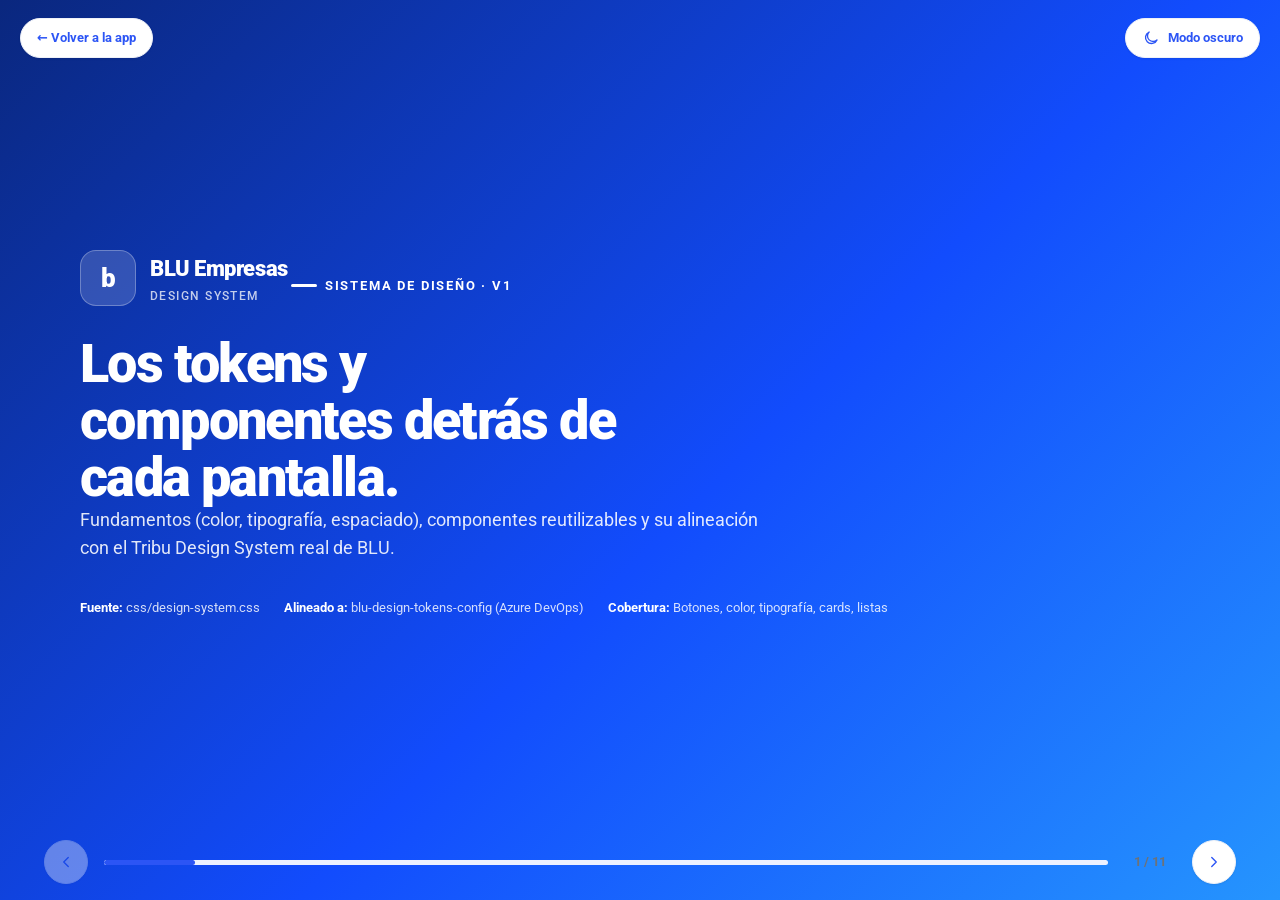
==== design-system.html @ 8f8813f3 "Ventas: filtros Hoy/7d/Mes; Home/perfil: ajustes finos + Design System - Ventas (Screens.caja): los " ====
<!DOCTYPE html>
<html lang="es">
<head>
<meta charset="UTF-8">
<meta name="viewport" content="width=device-width, initial-scale=1">
<title>BLU Empresas · Design System</title>
<link rel="preconnect" href="https://fonts.googleapis.com">
<link rel="preconnect" href="https://fonts.gstatic.com" crossorigin>
<link href="https://fonts.googleapis.com/css2?family=Roboto:wght@400;500;700;900&display=swap" rel="stylesheet">
<link rel="stylesheet" href="css/design-system.css?v=45">
<link rel="stylesheet" href="css/app.css?v=45">
<style>
  /* ---------- Motor de presentación (deck) — mismo patrón que presentacion.html ---------- */
  *{box-sizing:border-box}
  html,body{height:100%}
  body{overflow:hidden}
  .deck{position:relative;height:100dvh;width:100%;overflow:hidden}
  .slide{
    position:absolute;inset:0;display:flex;flex-direction:column;justify-content:center;
    padding:clamp(24px,5vw,72px) clamp(24px,6vw,88px) 96px;opacity:0;transform:translateX(40px);pointer-events:none;
    transition:opacity .5s var(--ease),transform .5s var(--ease);overflow-y:auto;
  }
  .slide.is-active{opacity:1;transform:none;pointer-events:auto}
  .slide.is-prev{transform:translateX(-40px)}
  .wrap{width:100%;max-width:1120px;margin:0 auto}

  .ds-eyebrow{display:inline-flex;align-items:center;gap:8px;font-size:13px;font-weight:700;letter-spacing:.14em;text-transform:uppercase;color:var(--primary);margin-bottom:16px}
  .ds-eyebrow::before{content:"";width:26px;height:3px;border-radius:3px;background:var(--primary)}
  .ds-h1{font-size:clamp(30px,5vw,54px);font-weight:900;letter-spacing:-.03em;line-height:1.05}
  .ds-h2{font-size:clamp(24px,3.4vw,38px);font-weight:900;letter-spacing:-.02em;line-height:1.1;margin-bottom:12px}
  .ds-lead{font-size:clamp(15px,1.5vw,18px);color:var(--slate);line-height:1.55;max-width:70ch}

  /* Cover */
  .cover{background:var(--grad-card);color:#fff}
  .cover .ds-eyebrow{color:#fff}
  .cover .ds-eyebrow::before{background:#fff}
  .cover .ds-h1{max-width:18ch}
  .cover .ds-lead{color:rgba(255,255,255,.88)}
  .mark{display:inline-flex;align-items:center;gap:14px;margin-bottom:30px}
  .mark__ic{width:56px;height:56px;border-radius:16px;background:rgba(255,255,255,.16);border:1px solid rgba(255,255,255,.28);display:grid;place-items:center;font-weight:900;font-size:26px}
  .mark__t{font-weight:900;font-size:22px;letter-spacing:-.02em}
  .mark__t span{opacity:.75;font-weight:500;font-size:12px;letter-spacing:.12em;text-transform:uppercase;display:block;margin-top:2px}
  .cover .meta{margin-top:36px;display:flex;gap:24px;flex-wrap:wrap;font-size:13px;color:rgba(255,255,255,.82)}
  .cover .meta b{color:#fff;font-weight:700}

  /* Grids genéricos */
  .ds-grid{display:grid;gap:14px;margin-top:22px}
  .g2{grid-template-columns:repeat(2,1fr)} .g3{grid-template-columns:repeat(3,1fr)}
  .g4{grid-template-columns:repeat(4,1fr)} .g5{grid-template-columns:repeat(5,1fr)}
  .g6{grid-template-columns:repeat(6,1fr)}

  /* Swatches de color */
  .swatch{border-radius:var(--r-md);overflow:hidden;border:1px solid var(--line-2);box-shadow:var(--e-1)}
  .swatch__fill{height:64px}
  .swatch__meta{padding:8px 10px;background:var(--surface)}
  .swatch__name{font-size:12px;font-weight:700}
  .swatch__hex{font-size:11px;color:var(--muted);font-variant-numeric:tabular-nums}

  /* Escala tipográfica */
  .type-row{display:flex;align-items:baseline;gap:16px;padding:10px 0;border-bottom:1px solid var(--line-2)}
  .type-row .tag{width:110px;flex:none;font-size:12px;font-weight:700;color:var(--muted);font-variant-numeric:tabular-nums}
  .type-row .sample{flex:1}

  /* Barras de espaciado */
  .space-row{display:flex;align-items:center;gap:14px;padding:7px 0}
  .space-row .tag{width:64px;flex:none;font-size:12px;font-weight:700;color:var(--muted);font-variant-numeric:tabular-nums}
  .space-row .bar{height:16px;background:var(--primary);border-radius:4px}
  .space-row .px{font-size:12px;color:var(--muted);width:44px;flex:none}

  .radius-row{display:flex;align-items:center;gap:16px;flex-wrap:wrap;margin-top:20px}
  .radius-chip{width:76px;height:76px;background:var(--primary-soft);border:2px solid var(--primary);display:flex;align-items:flex-end;justify-content:center;padding-bottom:8px;font-size:11px;font-weight:700;color:var(--primary-strong)}

  .elev-card{background:var(--surface);border-radius:var(--r-lg);padding:22px;text-align:center}
  .elev-card b{display:block;font-size:15px;margin-bottom:4px}
  .elev-card span{font-size:12px;color:var(--muted)}

  .demo-card{background:var(--surface);border:1px solid var(--line-2);border-radius:var(--r-lg);padding:22px;box-shadow:var(--e-1)}
  .demo-card h3{font-size:15px;font-weight:700;margin-bottom:14px;display:flex;align-items:center;gap:8px}
  .demo-row{display:flex;flex-wrap:wrap;align-items:center;gap:10px}
  .demo-note{font-size:12.5px;color:var(--muted);margin-top:10px;line-height:1.5}

  .gov-list{margin-top:22px;display:flex;flex-direction:column;gap:10px}
  .gov-item{display:flex;align-items:flex-start;gap:12px;background:var(--surface);border:1px solid var(--line-2);border-radius:var(--r-md);padding:14px 16px;box-shadow:var(--e-1)}
  .gov-item .ic{width:34px;height:34px;border-radius:10px;display:grid;place-items:center;flex:none}
  .gov-item.ok .ic{background:var(--success-bg);color:var(--success)}
  .gov-item.pending .ic{background:var(--warning-bg);color:var(--warning)}
  .gov-item b{display:block;font-size:13.5px}
  .gov-item p{font-size:12.5px;color:var(--muted);margin-top:2px}

  /* controles del deck */
  .hud{position:fixed;left:0;right:0;bottom:0;z-index:20;display:flex;align-items:center;gap:16px;padding:16px clamp(20px,4vw,44px);pointer-events:none}
  .hud > *{pointer-events:auto}
  .ds-progress{flex:1;height:5px;background:var(--primary-soft);border-radius:5px;overflow:hidden}
  .ds-progress__bar{height:100%;width:0;background:var(--primary);border-radius:5px;transition:width .4s var(--ease)}
  .ds-nav{display:flex;gap:8px}
  .ds-nav button{width:44px;height:44px;border-radius:50%;border:1px solid var(--line-2);background:var(--surface);color:var(--primary);cursor:pointer;display:grid;place-items:center;box-shadow:var(--e-1);transition:transform .15s var(--ease),background .15s}
  .ds-nav button:hover{background:var(--primary-soft);transform:translateY(-2px)}
  .ds-nav button:disabled{opacity:.35;cursor:not-allowed;transform:none}
  .ds-count{font-size:13px;font-weight:700;color:var(--muted);min-width:52px;text-align:center;font-variant-numeric:tabular-nums}
  .top-bar{position:fixed;top:18px;left:0;right:0;z-index:20;display:flex;justify-content:space-between;padding:0 20px}
  .pill-link{display:inline-flex;align-items:center;gap:8px;background:var(--surface);border:1px solid var(--line-2);border-radius:999px;padding:9px 16px;font-size:13px;font-weight:700;color:var(--primary);text-decoration:none;box-shadow:var(--e-1);cursor:pointer}
  svg{stroke:currentColor;stroke-width:1.8;stroke-linecap:round;stroke-linejoin:round;fill:none}

  @media (max-width:900px){
    .g2,.g3,.g4,.g5,.g6{grid-template-columns:repeat(2,1fr)}
    .slide{padding:72px 20px 110px;justify-content:flex-start}
  }
  @media (prefers-reduced-motion:reduce){ .slide{transition:opacity .2s} }
</style>
</head>
<body>

<div class="top-bar">
  <a class="pill-link" href="index.html#/inicio">← Volver a la app</a>
  <button class="pill-link" id="themeBtn" type="button">Modo oscuro</button>
</div>

<div class="deck" id="deck">

  <!-- 1 · Cover -->
  <section class="slide cover">
    <div class="wrap">
      <div class="mark"><span class="mark__ic">b</span><span class="mark__t">BLU Empresas<span>Design System</span></span></div>
      <div class="ds-eyebrow">Sistema de diseño · v1</div>
      <h1 class="ds-h1">Los tokens y componentes detrás de cada pantalla.</h1>
      <p class="ds-lead">Fundamentos (color, tipografía, espaciado), componentes reutilizables y su alineación con el Tribu Design System real de BLU.</p>
      <div class="meta"><span><b>Fuente:</b> css/design-system.css</span><span><b>Alineado a:</b> blu-design-tokens-config (Azure DevOps)</span><span><b>Cobertura:</b> Botones, color, tipografía, cards, listas</span></div>
    </div>
  </section>

  <!-- 2 · Paleta de marca -->
  <section class="slide">
    <div class="wrap">
      <div class="ds-eyebrow">Fundamentos · Color</div>
      <h2 class="ds-h2">Paleta de marca BLU.</h2>
      <p class="ds-lead">Azules derivados de la identidad Diners Club / BLU. <b style="color:var(--ink)">blu-600</b> es el primario semántico (<code>--primary</code>); <b style="color:var(--ink)">blu-700</b> es la acción fuerte.</p>
      <div class="ds-grid g6" id="brandSwatches"></div>
    </div>
  </section>

  <!-- 3 · Colores semánticos -->
  <section class="slide">
    <div class="wrap">
      <div class="ds-eyebrow">Fundamentos · Color</div>
      <h2 class="ds-h2">Colores semánticos.</h2>
      <p class="ds-lead">Cada estado tiene un par texto/fondo con contraste AA. Nunca se usa el color como único indicador — siempre acompañado de ícono o texto.</p>
      <div class="ds-grid g4" id="semanticSwatches"></div>
      <div class="demo-note">Modo oscuro: los mismos tokens (<code>--success</code>, <code>--warning</code>, <code>--error</code>, <code>--info</code>) cambian de valor bajo <code>[data-theme="dark"]</code> — no se invierten, se usan variantes tonales más claras. Prueba el botón "Modo oscuro" arriba.</div>
    </div>
  </section>

  <!-- 4 · Tipografía -->
  <section class="slide">
    <div class="wrap">
      <div class="ds-eyebrow">Fundamentos · Tipografía</div>
      <h2 class="ds-h2">Una sola familia, jerarquía clara.</h2>
      <p class="ds-lead"><b style="color:var(--ink)">Roboto</b> en toda la plataforma. Escala de tamaños fija (<code>--fs-11</code> a <code>--fs-36</code>) y utilidades <code>.h1</code>–<code>.h4</code> para encabezados.</p>
      <div class="ds-grid" style="margin-top:24px">
        <div class="type-row"><span class="tag">.h1 · 30px</span><span class="sample h1">Encabezado principal</span></div>
        <div class="type-row"><span class="tag">.h2 · 24px</span><span class="sample h2">Encabezado de sección</span></div>
        <div class="type-row"><span class="tag">.h3 · 20px</span><span class="sample h3">Título de card</span></div>
        <div class="type-row"><span class="tag">.h4 · 16px</span><span class="sample h4">Subtítulo</span></div>
        <div class="type-row"><span class="tag">.eyebrow · 12px</span><span class="sample eyebrow">Etiqueta de categoría</span></div>
        <div class="type-row"><span class="tag">body · 14px</span><span class="sample">Texto de cuerpo estándar, line-height 1.5 para lectura cómoda.</span></div>
        <div class="type-row"><span class="tag">.text-muted</span><span class="sample text-muted">Texto secundario / hints (--muted)</span></div>
      </div>
    </div>
  </section>

  <!-- 5 · Espaciado y radios -->
  <section class="slide">
    <div class="wrap">
      <div class="ds-eyebrow">Fundamentos · Layout</div>
      <h2 class="ds-h2">Grid de 8px, radios consistentes.</h2>
      <p class="ds-lead">Todo el espaciado se deriva de una escala de 4/8px; los radios van de "casi recto" (inputs) a "pill" (botones, badges).</p>
      <div class="ds-grid g2" style="margin-top:22px">
        <div>
          <div class="demo-note" style="margin:0 0 8px;font-weight:700;color:var(--ink)">Espaciado (--s-1 … --s-10)</div>
          <div id="spaceRows"></div>
        </div>
        <div>
          <div class="demo-note" style="margin:0 0 8px;font-weight:700;color:var(--ink)">Radios (--r-xs … --r-full)</div>
          <div class="radius-row" id="radiusRow"></div>
        </div>
      </div>
    </div>
  </section>

  <!-- 6 · Elevación -->
  <section class="slide">
    <div class="wrap">
      <div class="ds-eyebrow">Fundamentos · Profundidad</div>
      <h2 class="ds-h2">Elevación y movimiento.</h2>
      <p class="ds-lead">Sombras sutiles en 4 niveles; transiciones cortas (140–320ms) con easing consistente. Se respeta <code>prefers-reduced-motion</code>.</p>
      <div class="ds-grid g4" id="elevGrid"></div>
      <div class="demo-note">Duraciones: <code>--dur-1</code> 140ms (micro) · <code>--dur-2</code> 220ms (estándar) · <code>--dur-3</code> 320ms (modales/toasts).</div>
    </div>
  </section>

  <!-- 7 · Botones -->
  <section class="slide">
    <div class="wrap">
      <div class="ds-eyebrow">Componentes · Acción</div>
      <h2 class="ds-h2">Botones alineados al Tribu Design System.</h2>
      <p class="ds-lead">Primario navy sólido <code>#04195d</code> (sin gradiente), pill, con estados hover/press/disabled tomados directo de <code>blu-design-tokens-config</code>.</p>
      <div class="demo-card" style="margin-top:20px">
        <h3>Variantes y tamaños</h3>
        <div class="demo-row">
          <button class="btn btn--primary">Primario</button>
          <button class="btn btn--secondary">Secundario</button>
          <button class="btn btn--ghost">Ghost / link</button>
          <button class="btn btn--danger">Danger</button>
          <button class="btn btn--primary" disabled>Deshabilitado</button>
        </div>
        <div class="demo-row" style="margin-top:14px">
          <button class="btn btn--primary btn--sm">Small</button>
          <button class="btn btn--primary">Default</button>
          <button class="btn btn--primary btn--lg">Large</button>
          <button class="icon-btn" aria-label="Ícono"></button>
        </div>
        <div class="demo-note">Un solo CTA primario por pantalla; acciones secundarias siempre subordinadas visualmente.</div>
      </div>
    </div>
  </section>

  <!-- 8 · Badges / Pills -->
  <section class="slide">
    <div class="wrap">
      <div class="ds-eyebrow">Componentes · Estado</div>
      <h2 class="ds-h2">Badges, chips y pills de estado.</h2>
      <p class="ds-lead">Comunican estado de producto (al día, en mora, pendiente) de forma consistente en toda la app.</p>
      <div class="demo-card" style="margin-top:20px">
        <h3>Badges</h3>
        <div class="demo-row">
          <span class="badge badge--success"><span class="dot"></span>Al día</span>
          <span class="badge badge--warning"><span class="dot"></span>En mora</span>
          <span class="badge badge--error"><span class="dot"></span>En legal</span>
          <span class="badge badge--info">Informativo</span>
          <span class="badge badge--neutral">Neutral</span>
        </div>
      </div>
      <div class="demo-card" style="margin-top:14px">
        <h3>Chips</h3>
        <div class="demo-row">
          <span class="chip">Filtrar</span>
          <span class="chip is-active">Activo</span>
        </div>
      </div>
      <div class="demo-card" style="margin-top:14px">
        <h3>Pills de interés / estado (Home)</h3>
        <div class="demo-row">
          <div class="acct-interes">↑ <strong>$46,32</strong> este mes</div>
          <div class="acct-interes acct-interes--warn">En mora</div>
          <div class="acct-interes acct-interes--danger">En legal</div>
        </div>
      </div>
    </div>
  </section>

  <!-- 9 · Cards y productos -->
  <section class="slide">
    <div class="wrap">
      <div class="ds-eyebrow">Componentes · Contenido</div>
      <h2 class="ds-h2">Cards y filas de producto.</h2>
      <p class="ds-lead">Dos patrones conviven: la card grande de carrusel en Home (<code>.prod-xl</code>) y la fila de lista para catálogos completos (<code>.pcard-row</code>).</p>
      <div class="ds-grid g2" style="margin-top:16px">
        <div class="demo-card">
          <h3>Card de producto (Home)</h3>
          <button class="prod-xl acct-card-plain" style="max-width:280px;margin:0 auto" aria-label="Ejemplo cuenta">
            <div class="prod-xl__body">
              <span class="prod__ic prod__ic--acct" style="margin:0 auto 8px"></span>
              <div class="prod-xl__name">Cuenta de Ahorros blu</div>
              <div class="prod-xl__id num">Ahorros · ••• 2205</div>
              <div class="prod-xl__amt num" style="font-size:24px;margin-top:10px">$12.580,40</div>
              <div class="prod-xl__sub">Saldo disponible</div>
              <div class="acct-interes">↑ <strong>$46,32</strong> este mes</div>
            </div>
          </button>
        </div>
        <div class="demo-card">
          <h3>Fila de lista (Tarjetas / Cuentas / Prepago)</h3>
          <div class="pcard-row">
            <div class="pcard-row__art" style="background:linear-gradient(135deg,#14213F,#26365E,#3A4F80)"></div>
            <div class="pcard-row__body">
              <div class="pcard-row__name">Diners Club</div>
              <div class="pcard-row__num">···4417</div>
              <div class="pcard-row__num" style="margin-top:2px">Pagar hasta 02 ago</div>
            </div>
            <div class="pcard-row__value">
              <div class="pcard-row__lbl">Saldo a pagar</div>
              <div class="pcard-row__amt num">$2.340,18</div>
            </div>
            <button class="btn btn--primary btn--sm">Ver detalles</button>
          </div>
        </div>
      </div>
    </div>
  </section>

  <!-- 10 · Formularios -->
  <section class="slide">
    <div class="wrap">
      <div class="ds-eyebrow">Componentes · Entrada</div>
      <h2 class="ds-h2">Formularios y controles.</h2>
      <p class="ds-lead">Etiquetas siempre visibles (no solo placeholder), estados de validación por borde + texto, nunca solo color.</p>
      <div class="ds-grid g2" style="margin-top:16px">
        <div class="demo-card">
          <h3>Input y estados</h3>
          <div class="field"><label>Correo electrónico</label><div class="control"><input placeholder="nombre@empresa.com"></div></div>
          <div class="field"><label>Con error</label><div class="control is-invalid"><input value="usuario@"></div><span class="error-text" style="display:flex">Ingresa un correo válido</span></div>
        </div>
        <div class="demo-card">
          <h3>Segmentado y switch</h3>
          <div class="segmented" style="margin-bottom:16px"><button class="is-active">Hoy</button><button>7 días</button><button>Mes</button></div>
          <label class="switch"><input type="checkbox" checked><span class="track"></span></label>
          <span style="margin-left:10px;font-size:13px;color:var(--slate)">Notificaciones activas</span>
        </div>
      </div>
    </div>
  </section>

  <!-- 11 · Gobernanza -->
  <section class="slide">
    <div class="wrap">
      <div class="ds-eyebrow">Gobernanza</div>
      <h2 class="ds-h2">Qué está alineado, qué falta.</h2>
      <p class="ds-lead">El Tribu Design System real vive en <b style="color:var(--ink)">blu-design-tokens-config</b> (Azure DevOps). Este prototipo alinea progresivamente sus tokens a esa fuente.</p>
      <div class="gov-list">
        <div class="gov-item ok"><span class="ic gov-ic-check"></span><div><b>Botones</b><p>Primario navy #04195d sólido, pill, estados hover/press/disabled y theme-aware — tomado 1:1 de <code>/tokens/components/button.json</code>.</p></div></div>
        <div class="gov-item ok"><span class="ic gov-ic-check"></span><div><b>Modo oscuro</b><p>Tokens paralelos completos (color, sombra, superficie) bajo <code>[data-theme="dark"]</code>, no solo inversión de brillo.</p></div></div>
        <div class="gov-item pending"><span class="ic gov-ic-alert"></span><div><b>Resto de acentos</b><p>Links, tabs activos y gráficos siguen en el azul del rediseño (<code>--blu-600/700</code>); un rebrand total a navy es una decisión de negocio aparte.</p></div></div>
        <div class="gov-item pending"><span class="ic gov-ic-alert"></span><div><b>Naming --warn vs. --warning</b><p>Componentes nuevos (pills de interés) usan <code>--warn</code> con fallback; el resto del sistema usa <code>--warning</code>. Unificar en la próxima pasada de tokens.</p></div></div>
      </div>
    </div>
  </section>

</div>

<div class="hud">
  <div class="ds-nav"><button id="prev" aria-label="Anterior"><svg viewBox="0 0 24 24" width="18" height="18"><polyline points="15 18 9 12 15 6"/></svg></button></div>
  <div class="ds-progress"><div class="ds-progress__bar" id="bar"></div></div>
  <div class="ds-count" id="count">1 / 11</div>
  <div class="ds-nav"><button id="next" aria-label="Siguiente"><svg viewBox="0 0 24 24" width="18" height="18"><polyline points="9 18 15 12 9 6"/></svg></button></div>
</div>

<script src="js/icons.js?v=45"></script>
<script>
  // Íconos reales del sistema (misma librería que la app)
  document.querySelector('.prod__ic--acct').innerHTML = icon('wallet');
  document.querySelector('.icon-btn').innerHTML = icon('bell');
  document.getElementById('themeBtn').innerHTML = icon('moon') + ' Modo oscuro';
  document.querySelectorAll('.gov-ic-check').forEach(el => el.innerHTML = icon('check'));
  document.querySelectorAll('.gov-ic-alert').forEach(el => el.innerHTML = icon('alert'));

  // Paleta de marca
  const BRAND = ['blu-50','blu-100','blu-200','blu-300','blu-400','blu-500','blu-600','blu-700','blu-800','blu-900','sky','soap'];
  const cs = getComputedStyle(document.documentElement);
  document.getElementById('brandSwatches').innerHTML = BRAND.map(n => {
    const hex = cs.getPropertyValue('--'+n).trim();
    return `<div class="swatch"><div class="swatch__fill" style="background:${hex}"></div><div class="swatch__meta"><div class="swatch__name">--${n}</div><div class="swatch__hex">${hex}</div></div></div>`;
  }).join('');

  // Semánticos
  const SEMANTIC = [['success','Success'],['warning','Warning'],['error','Error'],['info','Info']];
  document.getElementById('semanticSwatches').innerHTML = SEMANTIC.map(([n,label]) => {
    const fg = cs.getPropertyValue('--'+n).trim(), bg = cs.getPropertyValue('--'+n+'-bg').trim();
    return `<div class="swatch"><div class="swatch__fill" style="background:${bg};display:flex;align-items:center;justify-content:center;color:${fg};font-weight:700;font-size:13px">${label}</div><div class="swatch__meta"><div class="swatch__name">--${n}</div><div class="swatch__hex">${fg}</div></div></div>`;
  }).join('');

  // Espaciado
  const SPACE = [1,2,3,4,5,6,7,8,9,10];
  document.getElementById('spaceRows').innerHTML = SPACE.map(n => {
    const px = cs.getPropertyValue('--s-'+n).trim();
    return `<div class="space-row"><span class="tag">--s-${n}</span><span class="bar" style="width:${px}"></span><span class="px">${px}</span></div>`;
  }).join('');

  // Radios
  const RADIUS = ['r-xs','r-sm','r-md','r-lg','r-xl','r-full'];
  document.getElementById('radiusRow').innerHTML = RADIUS.map(n => {
    const val = cs.getPropertyValue('--'+n).trim();
    return `<div class="radius-chip" style="border-radius:${val}">${n}</div>`;
  }).join('');

  // Elevación
  const ELEV = [1,2,3,4];
  document.getElementById('elevGrid').innerHTML = ELEV.map(n =>
    `<div class="elev-card" style="box-shadow:var(--e-${n})"><b>e-${n}</b><span>--e-${n}</span></div>`
  ).join('');

  // Tema oscuro/claro en vivo
  const themeBtn = document.getElementById('themeBtn');
  themeBtn.onclick = () => {
    const dark = document.documentElement.getAttribute('data-theme') === 'dark';
    document.documentElement.setAttribute('data-theme', dark ? 'light' : 'dark');
    themeBtn.innerHTML = icon(dark ? 'moon' : 'sun') + (dark ? ' Modo oscuro' : ' Modo claro');
  };

  // Motor de slides (idéntico a presentacion.html)
  const slides = [...document.querySelectorAll('.slide')];
  const bar = document.getElementById('bar');
  const count = document.getElementById('count');
  const prev = document.getElementById('prev');
  const next = document.getElementById('next');
  let i = 0;
  function show(n){
    i = Math.max(0, Math.min(slides.length-1, n));
    slides.forEach((s,x)=>{ s.classList.toggle('is-active', x===i); s.classList.toggle('is-prev', x<i); });
    bar.style.width = ((i+1)/slides.length*100)+'%';
    count.textContent = (i+1)+' / '+slides.length;
    prev.disabled = i===0; next.disabled = i===slides.length-1;
  }
  next.onclick = ()=>show(i+1);
  prev.onclick = ()=>show(i-1);
  document.addEventListener('keydown', e=>{
    if(e.key==='ArrowRight'||e.key===' '||e.key==='PageDown'){ e.preventDefault(); show(i+1); }
    if(e.key==='ArrowLeft'||e.key==='PageUp'){ e.preventDefault(); show(i-1); }
    if(e.key==='Home'){ show(0); } if(e.key==='End'){ show(slides.length-1); }
  });
  let sx=null;
  document.addEventListener('touchstart',e=>sx=e.touches[0].clientX,{passive:true});
  document.addEventListener('touchend',e=>{ if(sx===null)return; const dx=e.changedTouches[0].clientX-sx; if(Math.abs(dx)>50) show(dx<0?i+1:i-1); sx=null; });
  show(0);
</script>
</body>
</html>
---- css/design-system.css ----
/* ============================================================
   BLU Web — Design System (tokens + primitives)
   Marca: BLU · Diners Club Ecuador
   Base: grid 8px · Roboto · WCAG 2.2 AA
   ============================================================ */

/* ---------- Design Tokens ---------- */
:root {
  /* Brand blues (derivados de la paleta real del repo) */
  --blu-50:  #EDF1FF;
  --blu-100: #DCE4FF;
  --blu-200: #B9C8FF;
  --blu-300: #8FA6FF;
  --blu-400: #6E8BFF;
  --blu-500: #4C71FC;   /* picton-blue: primario de marca */
  --blu-600: #2C55F5;
  --blu-700: #124CFD;   /* blue-ribbon: acción fuerte */
  --blu-800: #0E3AC2;
  --blu-900: #0A277E;
  --sky:     #32C5FF;
  --soap:    #44AAFF;

  /* Semánticos */
  --primary:        var(--blu-600);
  --primary-strong: var(--blu-700);
  --primary-soft:   var(--blu-50);
  --on-primary:     #FFFFFF;

  --success:   #107549;
  --success-bg:#E7F6EF;
  --warning:   #A28211;
  --warning-bg:#FFF8EC;
  --error:     #D0161F;
  --error-bg:  #FFF0F0;
  --info:      #2C55F5;
  --info-bg:   #EDF1FF;

  /* Neutros */
  --ink:      #14182B;   /* texto principal */
  --slate:    #3D4356;   /* texto secundario */
  --muted:    #6D7278;   /* texto terciario / hints */
  --disabled: #A6ABB8;
  --line:     #E6E9F2;   /* bordes/dividers */
  --line-2:   #EEF1F8;
  --bg:       #F4F6FC;   /* fondo app */
  --bg-2:     #EFF2FA;
  --surface:  #FFFFFF;   /* cards */
  --surface-2:#FBFCFE;
  --overlay:  rgba(16, 22, 51, 0.52);

  /* Navy premium (derivado de la identidad de marca BLU / Diners Club) */
  --navy-950: #0B1230;
  --navy-900: #101838;
  --navy-800: #18224A;
  --navy-700: #23305F;
  --navy-600: #2E3E7A;
  --royal:    #3A4AA0;   /* azul índigo del isotipo blu */
  --royal-2:  #2E5BFF;   /* azul Diners Club (acento) */
  --gold:     #E4B876;   /* luz cálida ambiente (acento premium) */

  /* Gradientes de marca */
  --grad-brand: linear-gradient(135deg, #2C55F5 0%, #4C71FC 55%, #44AAFF 100%);
  --grad-card:  linear-gradient(135deg, #0A277E 0%, #124CFD 55%, #32C5FF 130%);
  --grad-sky:   linear-gradient(120deg, #4C71FC 0%, #32C5FF 100%);
  --grad-navy:  linear-gradient(160deg, #16224D 0%, #24345F 55%, #3D549E 120%);
  --grad-navy-soft: linear-gradient(135deg, #16204A 0%, #232F5E 100%);

  /* Tipografía */
  --font: 'Roboto', -apple-system, 'Segoe UI', system-ui, sans-serif;
  --fs-11: 11px; --fs-12: 12px; --fs-13: 13px; --fs-14: 14px;
  --fs-16: 16px; --fs-18: 18px; --fs-20: 20px; --fs-24: 24px;
  --fs-30: 30px; --fs-36: 36px;
  --lh-tight: 1.25; --lh: 1.5; --lh-loose: 1.65;

  /* Espaciado (grid 8px) */
  --s-1: 4px;  --s-2: 8px;  --s-3: 12px; --s-4: 16px;
  --s-5: 20px; --s-6: 24px; --s-7: 32px; --s-8: 40px;
  --s-9: 48px; --s-10: 64px;

  /* Radios */
  --r-xs: 8px; --r-sm: 12px; --r-md: 16px; --r-lg: 20px; --r-xl: 28px; --r-full: 999px;

  /* ─── Tokens de BOTÓN — Tribu Design System (blu-design-tokens-config, Azure)
     Fuente: /tokens/components/button.json + /tokens/design/color.json.
     Primario = primary.500 sólido (navy), sin gradiente; pill (radius.xxl). ─── */
  --btn-primary-bg:      #04195d;  /* color.primary.500 */
  --btn-primary-hover:   #36477d;  /* color.primary.400 */
  --btn-primary-press:   #031242;  /* color.primary.700 */
  --btn-primary-fg:      #FFFFFF;  /* color.base.white */
  --btn-secondary-border:#031242;  /* color.primary.700 */
  --btn-secondary-fg:    #04195d;  /* color.primary.500 */
  --btn-secondary-hover: #E9EAF1;  /* color.secondary.100 */
  --btn-secondary-press: #CFD2E1;  /* color.secondary.300 */
  --btn-disabled-bg:     #E2E2E2;  /* color.neutrals.200 */
  --btn-disabled-fg:     #545454;  /* color.neutrals.600 */
  --btn-disabled-border: #CBCBCB;  /* color.neutrals.300 */
  --btn-shadow:          0 6px 16px rgba(4,25,93,.24);
  --btn-shadow-hover:    0 10px 24px rgba(4,25,93,.30);

  /* Elevaciones (sutiles) */
  --e-0: none;
  --e-1: 0 1px 2px rgba(16,22,51,.06), 0 1px 3px rgba(16,22,51,.04);
  --e-2: 0 4px 12px rgba(16,22,51,.07), 0 2px 4px rgba(16,22,51,.04);
  --e-3: 0 12px 28px rgba(16,22,51,.10), 0 4px 10px rgba(16,22,51,.05);
  --e-4: 0 24px 60px rgba(16,22,51,.16);
  --ring: 0 0 0 4px rgba(76,113,252,.28);

  /* Layout */
  --topbar-bg: rgba(244,246,252,.82);
  --sidebar-w: 264px;
  --topbar-h: 68px;
  --content-max: 1000px;   /* igual que la app actual (.lgc-main) */

  /* Motion */
  --ease: cubic-bezier(.4,0,.2,1);
  --ease-out: cubic-bezier(.16,1,.3,1);
  --dur-1: 140ms; --dur-2: 220ms; --dur-3: 320ms;
}

/* ---------- Modo oscuro (tokens paralelos) ---------- */
[data-theme="dark"] {
  --primary:        #5B7BFF;
  --primary-strong: #6E8BFF;
  --primary-soft:   #1A2650;
  --on-primary:     #0B1020;

  /* Botón DS en oscuro: el navy #04195d se pierde sobre fondos oscuros,
     así que se usan variantes tonales más claras (regla color-dark-mode). */
  --btn-primary-bg:      #5B7BFF;
  --btn-primary-hover:   #6E8BFF;
  --btn-primary-press:   #4C71FC;
  --btn-primary-fg:      #0B1020;
  --btn-secondary-border:#5B7BFF;
  --btn-secondary-fg:    #9FB0FF;
  --btn-secondary-hover: rgba(91,123,255,.14);
  --btn-secondary-press: rgba(91,123,255,.22);
  --btn-disabled-bg:     #232B45;
  --btn-disabled-fg:     #6B7391;
  --btn-disabled-border: #313A5A;
  --btn-shadow:          0 6px 16px rgba(0,0,0,.35);
  --btn-shadow-hover:    0 10px 24px rgba(0,0,0,.42);

  --success:   #34C77E; --success-bg:#0F2A1E;
  --warning:   #E7B84B; --warning-bg:#2A2410;
  --error:     #FF6B72; --error-bg:  #2E1517;
  --info:      #6E8BFF; --info-bg:   #1A2650;

  --ink:      #E9EDF9;
  --slate:    #B7C0D6;
  --muted:    #8B94AB;
  --disabled: #59617A;
  --line:     #262C40;
  --line-2:   #1E2437;
  --bg:       #0B0F1E;
  --bg-2:     #171D30;
  --surface:  #131A2C;
  --surface-2:#0F1524;
  --overlay:  rgba(3,6,16,.68);

  --blu-50:  #182449;
  --blu-100: #1F2C57;
  --blu-200: #2A3A6E;

  --topbar-bg: rgba(11,15,30,.82);

  --e-1: 0 1px 2px rgba(0,0,0,.4);
  --e-2: 0 4px 14px rgba(0,0,0,.45);
  --e-3: 0 14px 32px rgba(0,0,0,.5);
  --e-4: 0 24px 60px rgba(0,0,0,.6);
  --ring: 0 0 0 4px rgba(91,123,255,.4);
}
[data-theme="dark"] body { background: var(--bg); }
[data-theme="dark"] .bank-card__chip { background: linear-gradient(135deg, #f5d98b, #c9a24b); }

/* ---------- Skin "Antes" — réplica de la app actual (src/util/theme.sass del repo) ---------- */
[data-skin="legacy"] {
  /* Paleta exacta del repo */
  --primary:        #4C71FC;   /* $color--picton-blue */
  --primary-strong: #124CFD;   /* $color--blue-ribbon */
  --primary-soft:   #ECF0FF;   /* $color--lavender */
  --ink:      #4A4A4A;         /* $color--outer-space */
  --slate:    #4A4A4A;
  --muted:    #6D7278;         /* $color--nickel */
  --disabled: #b2b2b2;         /* $color--gray-medium */
  --line:     rgba(109,114,120,.28);
  --line-2:   rgba(109,114,120,.15); /* $color__separator */
  --bg:       #F0F3FF;         /* $color--zircon */
  --bg-2:     #ECF0FF;         /* $color--lavender */
  --surface:  #FFFFFF;
  --surface-2:#FFFFFF;
  --success:  #107549;         /* $color--jewel */
  --warning:  #A28211;         /* $color--buttered-rum */
  --error:    #D0161F;         /* $color--lava */
  --success-bg:#EBFFFC;        /* $color--clear-day */
  --warning-bg:#FFF8EC;        /* $color--seashell */
  --error-bg: #FFF5F5;         /* $color--chablis */

  /* Sin gradientes: colores planos como la app actual */
  --grad-brand: linear-gradient(0deg, #4C71FC, #4C71FC);
  --grad-card:  linear-gradient(0deg, #124CFD, #124CFD);
  --grad-sky:   linear-gradient(0deg, #44AAFF, #44AAFF);
  --grad-navy:  linear-gradient(0deg, #124CFD, #124CFD);

  /* Radios menores y sombras azules del repo ($color__box-shadow) */
  --r-xs: 4px; --r-sm: 6px; --r-md: 8px; --r-lg: 10px; --r-xl: 12px;
  --e-1: 0 2px 4px rgba(76,113,252,.2);
  --e-2: 0 2px 8px rgba(76,113,252,.2);
  --e-3: 0 4px 12px rgba(76,113,252,.25);
  --e-4: 0 8px 24px rgba(70,110,255,.4);
  --ring: 0 0 0 3px rgba(76,113,252,.35);
  --topbar-bg: rgba(255,255,255,.92);
}

/* ---------- Reset ---------- */
*, *::before, *::after { box-sizing: border-box; }
* { margin: 0; }
html { -webkit-text-size-adjust: 100%; scroll-behavior: smooth; }
body {
  font-family: var(--font);
  font-size: var(--fs-14);
  line-height: var(--lh);
  color: var(--ink);
  background: var(--bg);
  -webkit-font-smoothing: antialiased;
  text-rendering: optimizeLegibility;
}
img, svg { display: block; max-width: 100%; }
/* Tamaño base para iconos inline (los componentes lo sobre-escriben) */
svg[viewBox="0 0 24 24"] { width: 18px; height: 18px; flex: none; }
button, input, select, textarea { font: inherit; color: inherit; }
a { color: inherit; text-decoration: none; }
ul { list-style: none; padding: 0; }

/* ---------- Utilidades de tipografía ---------- */
.h1 { font-size: var(--fs-30); font-weight: 700; line-height: var(--lh-tight); letter-spacing: -.02em; }
.h2 { font-size: var(--fs-24); font-weight: 700; line-height: var(--lh-tight); letter-spacing: -.01em; }
.h3 { font-size: var(--fs-20); font-weight: 600; line-height: var(--lh-tight); }
.h4 { font-size: var(--fs-16); font-weight: 600; }
.eyebrow { font-size: var(--fs-12); font-weight: 600; letter-spacing: .08em; text-transform: uppercase; color: var(--muted); }
.text-muted { color: var(--muted); }
.text-slate { color: var(--slate); }
.text-success { color: var(--success); }
.text-error { color: var(--error); }
.num { font-variant-numeric: tabular-nums; font-feature-settings: "tnum"; }

/* ---------- Accesibilidad ---------- */
:focus-visible { outline: none; box-shadow: var(--ring); border-radius: var(--r-xs); }
.sr-only {
  position: absolute; width: 1px; height: 1px; padding: 0; margin: -1px;
  overflow: hidden; clip: rect(0,0,0,0); white-space: nowrap; border: 0;
}
.skip-link {
  position: fixed; left: 12px; top: -60px; z-index: 2000;
  background: var(--primary); color: #fff; padding: 10px 16px; border-radius: var(--r-xs);
  transition: top var(--dur-2) var(--ease);
}
.skip-link:focus { top: 12px; }

/* ============================================================
   Componentes reutilizables
   ============================================================ */

/* ----- Botones ----- */
.btn {
  --btn-bg: var(--primary);
  display: inline-flex; align-items: center; justify-content: center; gap: var(--s-2);
  min-height: 48px; padding: 0 var(--s-6);
  border: 1px solid transparent; border-radius: var(--r-full);
  background: var(--btn-bg); color: var(--on-primary);
  font-size: var(--fs-14); font-weight: 600; cursor: pointer;
  transition: transform var(--dur-1) var(--ease), box-shadow var(--dur-2) var(--ease), background var(--dur-2) var(--ease), filter var(--dur-2) var(--ease);
  user-select: none; white-space: nowrap;
}
.btn svg { width: 18px; height: 18px; }
.btn:active { transform: translateY(1px) scale(.99); }
/* Primario: navy sólido del DS (color.primary.500) — estados por token, sin gradiente */
.btn--primary { background: var(--btn-primary-bg); color: var(--btn-primary-fg); box-shadow: var(--btn-shadow); }
.btn--primary:hover { background: var(--btn-primary-hover); box-shadow: var(--btn-shadow-hover); }
.btn--primary:active { background: var(--btn-primary-press); }
/* Secundario: fondo blanco, borde y texto navy del DS */
.btn--secondary { background: var(--surface); color: var(--btn-secondary-fg); border-color: var(--btn-secondary-border); box-shadow: var(--e-1); }
.btn--secondary:hover { background: var(--btn-secondary-hover); box-shadow: var(--e-1); }
.btn--secondary:active { background: var(--btn-secondary-press); }
/* Link/ghost: texto navy del DS, subrayado en hover (variante link del DS) */
.btn--ghost { background: transparent; color: var(--btn-secondary-fg); }
.btn--ghost:hover { background: transparent; text-decoration: underline; box-shadow: none; }
.btn--danger { background: var(--error); color: #fff; }
.btn--danger:hover { filter: brightness(1.05); }
.btn--block { width: 100%; }
.btn--sm { min-height: 38px; padding: 0 var(--s-4); font-size: var(--fs-13); }
.btn--lg { min-height: 54px; font-size: var(--fs-16); }
.btn:disabled, .btn[aria-disabled="true"] {
  background: var(--btn-disabled-bg); color: var(--btn-disabled-fg); border-color: var(--btn-disabled-border);
  cursor: not-allowed; box-shadow: none; filter: none; transform: none;
}
.btn.is-loading { color: transparent; pointer-events: none; position: relative; }
.btn.is-loading::after {
  content: ""; position: absolute; width: 20px; height: 20px; border-radius: 50%;
  border: 2.5px solid rgba(255,255,255,.45); border-top-color: #fff;
  animation: spin .7s linear infinite;
}
.btn--secondary.is-loading::after { border-color: rgba(4,25,93,.35); border-top-color: var(--btn-secondary-fg); }

/* Icon button */
.icon-btn {
  display: inline-flex; align-items: center; justify-content: center;
  width: 44px; height: 44px; border-radius: var(--r-full);
  background: transparent; border: none; cursor: pointer; color: var(--slate);
  transition: background var(--dur-2) var(--ease), color var(--dur-2) var(--ease);
}
.icon-btn:hover { background: var(--bg-2); color: var(--ink); }
.icon-btn svg { width: 22px; height: 22px; }

/* ----- Cards ----- */
.card {
  background: var(--surface); border: 1px solid var(--line-2);
  border-radius: var(--r-md); box-shadow: var(--e-1);
}
.card--pad { padding: var(--s-6); }
.card--hover { transition: transform var(--dur-2) var(--ease-out), box-shadow var(--dur-2) var(--ease); cursor: pointer; }
.card--hover:hover { transform: translateY(-3px); box-shadow: var(--e-3); }
.card--interactive:focus-visible { box-shadow: var(--ring); }

/* ----- Badges / Chips / Pills ----- */
.badge {
  display: inline-flex; align-items: center; gap: 6px;
  padding: 4px 10px; border-radius: var(--r-full);
  font-size: var(--fs-12); font-weight: 600; line-height: 1;
}
.badge .dot { width: 7px; height: 7px; border-radius: 50%; background: currentColor; }
.badge--success { background: var(--success-bg); color: var(--success); }
.badge--warning { background: var(--warning-bg); color: var(--warning); }
.badge--error   { background: var(--error-bg);   color: var(--error); }
.badge--info    { background: var(--info-bg);    color: var(--info); }
.badge--neutral { background: var(--bg-2);        color: var(--slate); }

.chip {
  display: inline-flex; align-items: center; gap: 6px; padding: 8px 14px;
  border-radius: var(--r-full); border: 1px solid var(--line); background: var(--surface);
  font-size: var(--fs-13); font-weight: 500; color: var(--slate); cursor: pointer;
  transition: all var(--dur-2) var(--ease); white-space: nowrap;
}
.chip:hover { border-color: var(--blu-300); color: var(--ink); }
.chip.is-active { background: var(--blu-600); color: #fff; border-color: var(--blu-600); }

/* ----- Inputs ----- */
.field { display: flex; flex-direction: column; gap: 6px; margin-bottom: var(--s-4); }
.field > label { font-size: var(--fs-13); font-weight: 600; color: var(--slate); }
.field .req { color: var(--error); }
.control {
  display: flex; align-items: center; gap: var(--s-2);
  height: 52px; padding: 0 var(--s-4);
  background: var(--surface-2); border: 1.5px solid var(--line);
  border-radius: var(--r-sm); transition: border-color var(--dur-2) var(--ease), box-shadow var(--dur-2) var(--ease), background var(--dur-2) var(--ease);
}
.control:focus-within { border-color: var(--blu-500); background: #fff; box-shadow: var(--ring); }
.control input, .control select {
  flex: 1; border: none; outline: none; background: transparent;
  font-size: var(--fs-16); color: var(--ink); min-width: 0;
}
.control select { cursor: pointer; }
.control .prefix, .control .suffix { color: var(--muted); font-size: var(--fs-14); flex: none; }
.control svg { width: 20px; height: 20px; color: var(--muted); flex: none; }
.control.is-valid   { border-color: var(--success); }
.control.is-invalid { border-color: var(--error); background: var(--error-bg); }
.field .hint { font-size: var(--fs-12); color: var(--muted); }
.field .error-text {
  display: none; align-items: center; gap: 6px; font-size: var(--fs-12); color: var(--error); font-weight: 500;
}
.field.has-error .error-text { display: flex; }
.field.has-error .hint { display: none; }

/* ----- Toggle / Switch ----- */
.switch { position: relative; display: inline-block; width: 46px; height: 28px; flex: none; }
.switch input { opacity: 0; width: 0; height: 0; }
.switch .track {
  position: absolute; inset: 0; background: var(--line); border-radius: var(--r-full);
  transition: background var(--dur-2) var(--ease); cursor: pointer;
}
.switch .track::before {
  content: ""; position: absolute; width: 22px; height: 22px; left: 3px; top: 3px;
  background: #fff; border-radius: 50%; box-shadow: var(--e-1);
  transition: transform var(--dur-2) var(--ease-out);
}
.switch input:checked + .track { background: var(--blu-600); }
.switch input:checked + .track::before { transform: translateX(18px); }
.switch input:focus-visible + .track { box-shadow: var(--ring); }

/* ----- Avatar ----- */
.avatar {
  display: inline-flex; align-items: center; justify-content: center;
  width: 40px; height: 40px; border-radius: 50%;
  background: var(--grad-brand); color: #fff; font-weight: 600; font-size: var(--fs-14); flex: none;
}

/* ----- Divider ----- */
.divider { height: 1px; background: var(--line); border: 0; margin: var(--s-4) 0; }

/* ----- Skeleton ----- */
.sk { position: relative; overflow: hidden; background: var(--bg-2); border-radius: var(--r-xs); }
.sk::after {
  content: ""; position: absolute; inset: 0;
  background: linear-gradient(90deg, transparent, rgba(255,255,255,.65), transparent);
  transform: translateX(-100%); animation: shimmer 1.4s infinite;
}
.sk--text { height: 12px; margin: 6px 0; }
.sk--line { height: 14px; }
.sk--title { height: 22px; width: 55%; }
.sk--circle { border-radius: 50%; }
.sk--card { height: 120px; border-radius: var(--r-md); }

/* ----- Toast ----- */
.toast-region {
  position: fixed; right: 20px; bottom: 20px; z-index: 1400;
  display: flex; flex-direction: column; gap: var(--s-2); max-width: 380px;
}
.toast {
  display: flex; align-items: flex-start; gap: var(--s-3);
  background: var(--ink); color: #fff; padding: 14px 16px; border-radius: var(--r-sm);
  box-shadow: var(--e-3); animation: toastIn var(--dur-3) var(--ease-out);
}
.toast svg { width: 20px; height: 20px; flex: none; margin-top: 1px; }
.toast.is-out { animation: toastOut var(--dur-2) var(--ease) forwards; }
.toast--success svg { color: #4ade80; }
.toast--error svg { color: #ff8b8b; }
.toast .toast-title { font-weight: 600; font-size: var(--fs-14); }
.toast .toast-msg { font-size: var(--fs-13); color: rgba(255,255,255,.82); }

/* ----- Modal ----- */
.modal-overlay {
  position: fixed; inset: 0; z-index: 1300; background: var(--overlay);
  display: flex; align-items: center; justify-content: center; padding: var(--s-4);
  backdrop-filter: blur(4px); animation: fadeIn var(--dur-2) var(--ease);
}
.modal {
  background: var(--surface); border-radius: var(--r-lg); width: 100%; max-width: 460px;
  box-shadow: var(--e-4); animation: modalIn var(--dur-3) var(--ease-out);
  max-height: 92vh; overflow: auto;
}
.modal--wide { max-width: 640px; }
.modal__head { display: flex; align-items: center; justify-content: space-between; padding: var(--s-6) var(--s-6) 0; }
.modal__body { padding: var(--s-5) var(--s-6); }
.modal__foot { padding: 0 var(--s-6) var(--s-6); display: flex; gap: var(--s-3); }
.modal__foot .btn { flex: 1; }

/* ----- Empty / Error states ----- */
.state {
  display: flex; flex-direction: column; align-items: center; text-align: center;
  padding: var(--s-9) var(--s-6); gap: var(--s-3);
}
.state__art {
  width: 96px; height: 96px; border-radius: 50%; display: grid; place-items: center;
  background: var(--blu-50); color: var(--blu-500); margin-bottom: var(--s-2);
}
.state__art svg { width: 44px; height: 44px; }
.state--error .state__art { background: var(--error-bg); color: var(--error); }
.state h3 { font-size: var(--fs-18); font-weight: 600; }
.state p { color: var(--muted); max-width: 380px; }

/* ----- Tabs / Segmented ----- */
.segmented {
  display: inline-flex; background: var(--bg-2); border-radius: var(--r-full); padding: 4px; gap: 2px;
}
.segmented button {
  border: none; background: transparent; padding: 8px 18px; border-radius: var(--r-full);
  font-size: var(--fs-13); font-weight: 600; color: var(--muted); cursor: pointer;
  transition: all var(--dur-2) var(--ease);
}
.segmented button.is-active { background: var(--surface); color: var(--primary); box-shadow: var(--e-1); }

.tabs { display: flex; gap: var(--s-6); border-bottom: 1px solid var(--line); }
.tabs button {
  border: none; background: none; padding: var(--s-3) 2px; cursor: pointer;
  font-size: var(--fs-14); font-weight: 600; color: var(--muted); position: relative;
  transition: color var(--dur-2) var(--ease);
}
.tabs button::after {
  content: ""; position: absolute; left: 0; right: 0; bottom: -1px; height: 3px;
  background: var(--blu-600); border-radius: 3px 3px 0 0; transform: scaleX(0);
  transition: transform var(--dur-2) var(--ease-out);
}
.tabs button.is-active { color: var(--primary); }
.tabs button.is-active::after { transform: scaleX(1); }

/* ----- Tables ----- */
.tbl { width: 100%; border-collapse: collapse; }
.tbl th {
  text-align: left; font-size: var(--fs-12); font-weight: 600; color: var(--muted);
  text-transform: uppercase; letter-spacing: .04em; padding: var(--s-3) var(--s-4);
  border-bottom: 1px solid var(--line);
}
.tbl td { padding: var(--s-4); border-bottom: 1px solid var(--line-2); font-size: var(--fs-14); }
.tbl tbody tr { transition: background var(--dur-1) var(--ease); }
.tbl tbody tr:hover { background: var(--surface-2); }
.tbl .num { text-align: right; }

/* ----- Progress ----- */
.progress { height: 8px; background: var(--bg-2); border-radius: var(--r-full); overflow: hidden; }
.progress > span { display: block; height: 100%; background: var(--grad-brand); border-radius: var(--r-full); transition: width var(--dur-3) var(--ease-out); }

/* ----- Stepper ----- */
.stepper { display: flex; align-items: center; gap: var(--s-1); }
.stepper .step { display: flex; align-items: center; gap: var(--s-2); }
.stepper .bullet {
  width: 30px; height: 30px; border-radius: 50%; display: grid; place-items: center;
  background: var(--bg-2); color: var(--muted); font-weight: 600; font-size: var(--fs-13);
  border: 2px solid transparent; transition: all var(--dur-2) var(--ease);
}
.stepper .step.is-active .bullet { background: var(--blu-600); color: #fff; box-shadow: var(--ring); }
.stepper .step.is-done .bullet { background: var(--success); color: #fff; }
.stepper .label { font-size: var(--fs-13); font-weight: 600; color: var(--muted); }
.stepper .step.is-active .label, .stepper .step.is-done .label { color: var(--ink); }
.stepper .bar { width: 40px; height: 2px; background: var(--line); }
.stepper .step.is-done + .bar, .stepper .bar.is-done { background: var(--success); }

/* ---------- Animations ---------- */
@keyframes spin { to { transform: rotate(360deg); } }
@keyframes shimmer { 100% { transform: translateX(100%); } }
@keyframes fadeIn { from { opacity: 0; } to { opacity: 1; } }
@keyframes modalIn { from { opacity: 0; transform: translateY(16px) scale(.97); } to { opacity: 1; transform: none; } }
@keyframes toastIn { from { opacity: 0; transform: translateX(24px); } to { opacity: 1; transform: none; } }
@keyframes toastOut { to { opacity: 0; transform: translateX(24px); } }
@keyframes riseIn { from { opacity: 0; transform: translateY(12px); } to { opacity: 1; transform: none; } }
@keyframes countUp { from { opacity: 0; transform: translateY(6px); } to { opacity: 1; transform: none; } }

/* Reduced motion */
@media (prefers-reduced-motion: reduce) {
  *, *::before, *::after { animation-duration: .01ms !important; animation-iteration-count: 1 !important; transition-duration: .01ms !important; scroll-behavior: auto !important; }
}
---- css/app.css ----
/* ============================================================
   BLU Web — App shell & screens
   ============================================================ */

/* ---------- App layout ---------- */
.app { display: grid; grid-template-columns: var(--sidebar-w) 1fr; min-height: 100dvh; }
.app.is-auth { grid-template-columns: 1fr; }

/* ---------- Sidebar ---------- */
.sidebar {
  position: sticky; top: 0; height: 100dvh; background: var(--surface);
  border-right: 1px solid var(--line); display: flex; flex-direction: column;
  padding: var(--s-5) var(--s-4); z-index: 40;
}
.brand { display: flex; align-items: center; gap: var(--s-3); padding: var(--s-2) var(--s-3) var(--s-6); }
.brand__mark {
  width: 40px; height: 40px; border-radius: 12px; background: var(--grad-brand);
  display: grid; place-items: center; color: #fff; font-weight: 800; font-size: 20px;
  box-shadow: 0 6px 14px rgba(44,85,245,.32); letter-spacing: -1px;
}
.brand__name { font-weight: 800; font-size: 20px; letter-spacing: -.02em; color: var(--ink); }
.brand__name span { color: var(--blu-600); }
.brand__sub { font-size: 10px; letter-spacing: .12em; text-transform: uppercase; color: var(--muted); font-weight: 600; }

.nav { display: flex; flex-direction: column; gap: 2px; overflow-y: auto; flex: 1; margin: 0 calc(var(--s-2) * -1); padding: 0 var(--s-2); }
.nav::-webkit-scrollbar { width: 6px; }
.nav::-webkit-scrollbar-thumb { background: var(--line); border-radius: 3px; }
.nav__group-label { font-size: 11px; font-weight: 700; letter-spacing: .08em; text-transform: uppercase; color: var(--disabled); padding: var(--s-4) var(--s-3) var(--s-1); }
.nav__item {
  display: flex; align-items: center; gap: var(--s-3); padding: 11px var(--s-3);
  border-radius: var(--r-sm); color: var(--slate); cursor: pointer; font-weight: 500;
  font-size: var(--fs-14); transition: background var(--dur-2) var(--ease), color var(--dur-2) var(--ease);
  position: relative; border: none; background: none; width: 100%; text-align: left;
}
.nav__item svg { width: 21px; height: 21px; flex: none; color: var(--muted); transition: color var(--dur-2) var(--ease); }
.nav__item:hover { background: var(--bg-2); color: var(--ink); }
.nav__item.is-active { background: var(--blu-50); color: var(--blu-700); font-weight: 600; }
.nav__item.is-active svg { color: var(--blu-600); }
.nav__item.is-active::before { content: ""; position: absolute; left: 0; top: 8px; bottom: 8px; width: 3px; border-radius: 3px; background: var(--blu-600); }
.nav__item .tag { margin-left: auto; }

.sidebar__foot { border-top: 1px solid var(--line); padding-top: var(--s-4); margin-top: var(--s-4); }
.user-chip { display: flex; align-items: center; gap: var(--s-3); padding: var(--s-2) var(--s-3); border-radius: var(--r-sm); cursor: pointer; transition: background var(--dur-2) var(--ease); }
.user-chip:hover { background: var(--bg-2); }
.user-chip__name { font-weight: 600; font-size: var(--fs-13); }
.user-chip__role { font-size: var(--fs-12); color: var(--muted); }

/* ---------- Main / Topbar ---------- */
.main { display: flex; flex-direction: column; min-width: 0; }
.topbar {
  height: var(--topbar-h); position: sticky; top: 0; z-index: 30;
  display: flex; align-items: center; gap: var(--s-4); padding: 0 var(--s-7);
  background: var(--topbar-bg); backdrop-filter: blur(12px); border-bottom: 1px solid var(--line);
}
.topbar__title { font-size: var(--fs-18); font-weight: 700; letter-spacing: -.01em; }
.topbar__spacer { flex: 1; }
.search {
  position: relative;
  display: flex; align-items: center; gap: var(--s-2); height: 44px; padding: 0 var(--s-4);
  background: var(--surface); border: 1px solid var(--line); border-radius: var(--r-full);
  width: 320px; max-width: 34vw; transition: box-shadow var(--dur-2) var(--ease), border-color var(--dur-2) var(--ease);
}
.search-results {
  position: absolute; top: calc(100% + 8px); left: 0; right: 0; z-index: 60;
  background: var(--surface); border: 1px solid var(--line); border-radius: var(--r-md);
  box-shadow: var(--e-3); overflow: hidden; max-height: 60vh; overflow-y: auto;
  animation: riseIn var(--dur-2) var(--ease-out);
}
.search-group { font-size: 11px; font-weight: 700; letter-spacing: .06em; text-transform: uppercase; color: var(--muted); padding: 12px 14px 4px; }
.search-item {
  display: flex; align-items: center; gap: 12px; width: 100%; text-align: left;
  padding: 10px 14px; background: none; border: none; cursor: pointer; transition: background var(--dur-1) var(--ease);
}
.search-item:hover, .search-item.is-active { background: var(--blu-50); }
.search-item svg { width: 18px; height: 18px; color: var(--muted); flex: none; }
.search-item .si-label { flex: 1; min-width: 0; font-size: 14px; font-weight: 500; white-space: nowrap; overflow: hidden; text-overflow: ellipsis; }
.search-item .si-label mark { background: transparent; color: var(--primary); font-weight: 700; }
.search-item .si-route { font-size: 11px; color: var(--disabled); font-variant-numeric: tabular-nums; }
.search-empty { padding: 20px 14px; text-align: center; color: var(--muted); font-size: 13px; }
.search:focus-within { border-color: var(--blu-400); box-shadow: var(--ring); }
.search input { border: none; outline: none; background: none; flex: 1; font-size: var(--fs-14); }
.search svg { width: 18px; height: 18px; color: var(--muted); }
.notif-dot { position: relative; }
.notif-dot::after { content: ""; position: absolute; top: 9px; right: 10px; width: 8px; height: 8px; border-radius: 50%; background: var(--error); border: 2px solid var(--bg); }

.content { padding: var(--s-7); max-width: calc(var(--content-max) + var(--s-7) * 2); width: 100%; margin: 0 auto; }
/* En pantallas anchas, usar todo el ancho disponible junto al menú */
@media (min-width: 1280px) { .content { max-width: none; } }
.page-head { margin-bottom: var(--s-6); }
.page-head h1 { font-size: var(--fs-24); font-weight: 700; letter-spacing: -.01em; }
.page-head p { color: var(--muted); margin-top: 2px; }
.section { animation: riseIn var(--dur-3) var(--ease-out); }

/* Grid helpers */
.grid { display: grid; gap: var(--s-5); }
.grid-2 { grid-template-columns: repeat(2, 1fr); }
.grid-3 { grid-template-columns: repeat(3, 1fr); }
.grid-4 { grid-template-columns: repeat(4, 1fr); }
.dash-grid { grid-template-columns: 1.7fr 1fr; align-items: start; }
.grid > * { min-width: 0; }  /* evita que contenido ancho (carruseles/tablas) desborde el grid */
.row { display: flex; align-items: center; gap: var(--s-3); }
.between { justify-content: space-between; }
.wrap { flex-wrap: wrap; }
.mt-2{margin-top:var(--s-2)} .mt-4{margin-top:var(--s-4)} .mt-6{margin-top:var(--s-6)}
.mb-4{margin-bottom:var(--s-4)} .mb-6{margin-bottom:var(--s-6)}

/* ---------- Balance / KPI cards ---------- */
.kpi { display: flex; flex-direction: column; gap: 6px; }
.kpi__label { display:flex; align-items:center; gap:8px; font-size: var(--fs-13); color: var(--muted); font-weight: 500; }
.kpi__value { font-size: var(--fs-30); font-weight: 700; letter-spacing: -.02em; animation: countUp var(--dur-3) var(--ease-out); }
.kpi__value .cents { font-size: 60%; color: var(--muted); font-weight: 600; }
.kpi__delta { font-size: var(--fs-13); font-weight: 600; display: inline-flex; align-items: center; gap: 4px; }

.eye-toggle { cursor: pointer; color: var(--muted); background: none; border: none; padding: 4px; border-radius: 8px; }
.eye-toggle:hover { color: var(--slate); background: var(--bg-2); }
.is-masked { letter-spacing: .05em; }

/* ---------- Bank card visual ---------- */
.bank-card {
  position: relative; aspect-ratio: 1.62; border-radius: var(--r-md); padding: var(--s-5);
  background: var(--grad-card); color: #fff; overflow: hidden; box-shadow: var(--e-2);
  display: flex; flex-direction: column; justify-content: space-between;
  transition: transform var(--dur-3) var(--ease-out), box-shadow var(--dur-3) var(--ease);
}
.bank-card:hover { transform: translateY(-4px) rotate(-.4deg); box-shadow: var(--e-4); }
.bank-card::before { content:""; position:absolute; width: 220px; height: 220px; border-radius:50%; background: radial-gradient(circle, rgba(255,255,255,.22), transparent 68%); top: -70px; right: -50px; }
.bank-card::after { content:""; position:absolute; width: 160px; height: 160px; border-radius:50%; background: radial-gradient(circle, rgba(50,197,255,.35), transparent 70%); bottom: -60px; left: -30px; }
.bank-card > * { position: relative; z-index: 1; }
.bank-card__brand { font-weight: 800; font-size: var(--fs-16); letter-spacing: -.02em; }
.bank-card__type { font-size: 10px; text-transform: uppercase; letter-spacing: .12em; opacity: .82; }
.bank-card__chip { width: 34px; height: 26px; border-radius: 6px; background: linear-gradient(135deg, #f5d98b, #c9a24b); box-shadow: inset 0 0 0 1px rgba(255,255,255,.4); }
.bank-card__number { font-size: var(--fs-16); letter-spacing: .12em; font-weight: 500; }
.bank-card__foot { display: flex; justify-content: space-between; align-items: flex-end; }
.bank-card__foot small { display:block; font-size: 9px; letter-spacing: .1em; opacity: .7; text-transform: uppercase; }
.bank-card--mini { aspect-ratio: auto; padding: var(--s-4); border-radius: var(--r-md); }

/* Variantes de marca por producto */
.bank-card--black { background: linear-gradient(135deg, #141519 0%, #2a2b33 58%, #4a4c58 130%); }
.bank-card--black::after { background: radial-gradient(circle, rgba(120,130,160,.3), transparent 70%); }
.bank-card--indigo { background: linear-gradient(135deg, #0A1F6B 0%, #2C55F5 60%, #4C71FC 130%); }
.bank-card--teal { background: linear-gradient(135deg, #063C57 0%, #1B7BA6 55%, #32C5FF 130%); }

/* Carrusel paginado (2 tarjetas por vista) */
.carousel { position: relative; min-width: 0; }
.carousel__viewport { overflow: hidden; padding: 6px 0; }
.carousel__track { display: flex; gap: var(--s-4); transition: transform var(--dur-3) var(--ease-out); will-change: transform; }
.carousel__item { flex: 0 0 calc(50% - var(--s-2)); min-width: 0; cursor: pointer; border-radius: var(--r-lg); transition: transform var(--dur-2) var(--ease-out); }
.carousel__item:focus-visible { box-shadow: var(--ring); outline: none; }
.carousel__item:active { transform: scale(.985); }
.carousel__nav {
  position: absolute; top: 50%; transform: translateY(-50%); z-index: 3;
  width: 40px; height: 40px; border-radius: 50%; border: 1px solid var(--line);
  background: var(--surface); color: var(--slate); display: grid; place-items: center;
  cursor: pointer; box-shadow: var(--e-2); transition: all var(--dur-2) var(--ease);
}
.carousel__nav:hover { background: var(--blu-50); color: var(--blu-600); border-color: var(--blu-200); }
.carousel__nav:disabled { opacity: 0; pointer-events: none; }
.carousel__nav svg { width: 20px; height: 20px; }
.carousel__nav--prev { left: -6px; }
.carousel__nav--next { right: -6px; }
.carousel__dots { display: flex; gap: 6px; justify-content: center; margin-top: var(--s-3); }
.carousel__dots button {
  width: 7px; height: 7px; border-radius: 50%; background: var(--line); border: none;
  cursor: pointer; padding: 0; transition: all var(--dur-2) var(--ease);
}
.carousel__dots button.is-active { width: 20px; border-radius: 4px; background: var(--blu-500); }
@media (max-width: 640px) {
  .carousel__item { flex: 0 0 100%; }
  .carousel__nav { display: none; }
}

/* Quick actions */
.qa-grid { display: grid; grid-template-columns: repeat(4, 1fr); gap: var(--s-3); }
.qa {
  display: flex; flex-direction: column; align-items: center; gap: var(--s-2); padding: var(--s-4) var(--s-2);
  background: var(--surface); border: 1px solid var(--line-2); border-radius: var(--r-md); cursor: pointer;
  transition: transform var(--dur-2) var(--ease-out), box-shadow var(--dur-2) var(--ease), border-color var(--dur-2) var(--ease);
  text-align: center;
}
.qa:hover { transform: translateY(-3px); box-shadow: var(--e-2); border-color: var(--blu-200); }
.qa__ic { width: 46px; height: 46px; border-radius: 14px; display: grid; place-items: center; background: var(--blu-50); color: var(--blu-600); }
.qa__ic svg { width: 22px; height: 22px; }
.qa__label { font-size: var(--fs-12); font-weight: 600; color: var(--slate); }

/* Product list item */
.prod {
  display: flex; align-items: center; gap: var(--s-4); padding: var(--s-4);
  border-radius: var(--r-sm); cursor: pointer; transition: background var(--dur-2) var(--ease);
}
.prod:hover { background: var(--surface-2); }
.prod__ic { width: 46px; height: 46px; border-radius: 13px; display: grid; place-items: center; flex: none; }
.prod__ic svg { width: 22px; height: 22px; }
.prod__ic--card { background: var(--blu-50); color: var(--blu-600); }
.prod__ic--acct { background: rgba(42,63,110,.12); color: #2E4A82; }      /* navy corporativo */
.prod__ic--credit { background: rgba(84,91,108,.15); color: #4A5262; }    /* grafito */
.prod__ic--invest { background: rgba(70,63,156,.14); color: #453FA0; }    /* índigo */
.prod__main { flex: 1; min-width: 0; }
.prod__title { font-weight: 600; font-size: var(--fs-14); white-space: nowrap; overflow: hidden; text-overflow: ellipsis; }
.prod__sub { font-size: var(--fs-12); color: var(--muted); white-space: nowrap; overflow: hidden; text-overflow: ellipsis; }
.prod__amt { text-align: right; font-weight: 700; font-variant-numeric: tabular-nums; flex: none; white-space: nowrap; }
.prod__chev { color: var(--disabled); flex: none; }

/* Transaction row */
.tx { display: flex; align-items: center; gap: var(--s-3); padding: var(--s-3) 0; border-bottom: 1px solid var(--line-2); break-inside: avoid; }
.tx:last-child { border-bottom: none; }
.tx__ic { width: 40px; height: 40px; border-radius: 12px; display: grid; place-items: center; background: var(--bg-2); color: var(--slate); flex: none; }
.tx__ic svg { width: 20px; height: 20px; }
.tx__main { flex: 1; min-width: 0; }
.tx__title { font-weight: 500; font-size: var(--fs-14); white-space: nowrap; overflow: hidden; text-overflow: ellipsis; }
.tx__meta { font-size: var(--fs-12); color: var(--muted); }
.tx__amt { font-weight: 600; font-variant-numeric: tabular-nums; white-space: nowrap; }
.tx__amt.is-in { color: var(--success); }

/* List container */
.list-card { background: var(--surface); border: 1px solid var(--line-2); border-radius: var(--r-md); box-shadow: var(--e-1); overflow: hidden; }
.list-card__head { display: flex; align-items: center; justify-content: space-between; padding: var(--s-5) var(--s-6) var(--s-3); }
.list-card__body { padding: 0 var(--s-6) var(--s-4); }

/* Summary rows (receipt / detail) */
.sum-row { display: flex; justify-content: space-between; gap: var(--s-4); padding: var(--s-3) 0; border-bottom: 1px dashed var(--line); }
.sum-row:last-child { border-bottom: none; }
.sum-row .k { color: var(--muted); }
.sum-row .v { font-weight: 600; text-align: right; }
.sum-total { display: flex; justify-content: space-between; align-items: center; padding: var(--s-4); background: var(--blu-50); border-radius: var(--r-sm); margin-top: var(--s-2); }
.sum-total .v { font-size: var(--fs-20); font-weight: 700; color: var(--blu-700); }

/* Auth (login) */
.auth { display: grid; grid-template-columns: 1.05fr 1fr; min-height: 100dvh; }
.auth__aside { position: relative; background: var(--grad-card); color: #fff; padding: var(--s-10) var(--s-9); display: flex; flex-direction: column; justify-content: space-between; overflow: hidden; }
.auth__aside::before { content:""; position:absolute; width: 420px; height: 420px; border-radius:50%; background: radial-gradient(circle, rgba(255,255,255,.16), transparent 65%); top: -120px; right: -100px; }
.auth__aside::after { content:""; position:absolute; width: 320px; height: 320px; border-radius:50%; background: radial-gradient(circle, rgba(50,197,255,.4), transparent 70%); bottom: -80px; left: -60px; }
.auth__aside > * { position: relative; z-index: 1; }
.auth__pitch { font-size: var(--fs-36); font-weight: 800; line-height: 1.15; letter-spacing: -.02em; max-width: 460px; }
.auth__feats { display: flex; flex-direction: column; gap: var(--s-3); margin-top: var(--s-6); }
.auth__feat { display: flex; align-items: center; gap: var(--s-3); font-size: var(--fs-14); }
.auth__feat .ic { width: 34px; height: 34px; border-radius: 10px; background: rgba(255,255,255,.16); display: grid; place-items: center; }
.auth__feat .ic svg { width: 18px; height: 18px; }
.auth__panel { display: flex; align-items: center; justify-content: center; padding: var(--s-8); background: var(--surface); }
.auth__form { width: 100%; max-width: 380px; animation: riseIn var(--dur-3) var(--ease-out); }
.card-mock { width: 260px; margin-top: var(--s-8); }

/* ---------- Marca premium (login / hero) ---------- */
.blu-word { font-weight: 800; letter-spacing: -.05em; text-transform: lowercase; line-height: 1; }
.premium { position: relative; background: var(--grad-navy); color: #fff; overflow: hidden; }
.premium::before { content: ""; position: absolute; width: 460px; height: 460px; border-radius: 50%; top: -160px; right: -120px; background: radial-gradient(circle, rgba(46,91,255,.35), transparent 66%); }
.premium::after { content: ""; position: absolute; width: 340px; height: 340px; border-radius: 50%; bottom: -120px; left: -80px; background: radial-gradient(circle, rgba(228,184,118,.22), transparent 68%); }
.premium > * { position: relative; z-index: 1; }
.premium-orbs { position: absolute; inset: 0; z-index: 0; pointer-events: none; }
.premium-orbs span { position: absolute; border-radius: 50%; filter: blur(1px); opacity: .5; }

/* Login premium (dark, dos columnas) */
.auth--premium { background: var(--navy-950); }
.auth--premium .auth__panel { background: transparent; }
.login-card {
  width: 100%; max-width: 400px; padding: var(--s-8) var(--s-7);
  background: rgba(255,255,255,.05); border: 1px solid rgba(255,255,255,.12);
  border-radius: var(--r-lg); backdrop-filter: blur(16px); box-shadow: 0 24px 60px rgba(0,0,0,.4);
  animation: riseIn var(--dur-3) var(--ease-out);
}
.login-card .field > label { color: rgba(255,255,255,.78); }
.control--dark { background: rgba(255,255,255,.07); border-color: rgba(255,255,255,.16); }
.control--dark input { color: #fff; }
.control--dark input::placeholder { color: rgba(255,255,255,.4); }
.control--dark svg { color: rgba(255,255,255,.55); }
.control--dark:focus-within { background: rgba(255,255,255,.1); border-color: var(--royal-2); box-shadow: 0 0 0 4px rgba(46,91,255,.3); }
.login-card .eye-toggle { color: rgba(255,255,255,.55); }
.login-card .eye-toggle:hover { color: #fff; background: rgba(255,255,255,.08); }
.on-navy { color: #fff; }
.on-navy-dim { color: rgba(255,255,255,.68); }
.badge--glass { background: rgba(255,255,255,.12); color: #fff; }
.premium-feat { display: flex; align-items: center; gap: var(--s-3); font-size: var(--fs-14); color: rgba(255,255,255,.9); }
.premium-feat .ic { width: 38px; height: 38px; border-radius: 11px; background: rgba(255,255,255,.1); display: grid; place-items: center; flex: none; }
.premium-feat .ic svg { width: 19px; height: 19px; color: #fff; }

/* Encabezado premium reutilizable (navy) */
.prem-head { position: relative; overflow: hidden; background: var(--grad-navy); color: #fff; border-radius: var(--r-lg); padding: var(--s-7); margin-bottom: var(--s-6); box-shadow: var(--e-3); }
.prem-head::before { content: ""; position: absolute; width: 360px; height: 360px; border-radius: 50%; top: -150px; right: -80px; background: radial-gradient(circle, rgba(46,91,255,.4), transparent 66%); }
.prem-head::after { content: ""; position: absolute; width: 220px; height: 220px; border-radius: 50%; bottom: -120px; right: 160px; background: radial-gradient(circle, rgba(228,184,118,.18), transparent 70%); }
.prem-head > * { position: relative; z-index: 1; }
.prem-head h1 { color: #fff; }
.prem-head .prem-back { gap: 6px; color: rgba(255,255,255,.75); font-weight: 600; font-size: 13px; margin-bottom: 10px; cursor: pointer; display: inline-flex; align-items: center; }
.prem-head .prem-back:hover { color: #fff; }
.prem-eyebrow { font-size: 12px; font-weight: 700; letter-spacing: .08em; text-transform: uppercase; color: rgba(255,255,255,.6); margin-bottom: 4px; }
.prem-head .segmented { background: rgba(255,255,255,.1); }
.prem-head .segmented button { color: rgba(255,255,255,.7); }
.prem-head .segmented button.is-active { background: rgba(255,255,255,.16); color: #fff; box-shadow: none; }
.prem-head .control { background: rgba(255,255,255,.1); border-color: rgba(255,255,255,.16); }
.prem-head .control input, .prem-head .control select { color: #fff; }
.prem-head .control input::placeholder { color: rgba(255,255,255,.45); }
.prem-head .control svg { color: rgba(255,255,255,.6); }

/* Galería compacta de productos (auto-fill → cards más pequeñas en desktop) */
.card-gallery { display: grid; grid-template-columns: repeat(auto-fill, minmax(250px, 1fr)); gap: var(--s-4); }

/* Tarjeta-cuenta (visual estándar para cuentas/créditos/inversiones) */
.acct-card {
  position: relative; border-radius: var(--r-md); padding: var(--s-5); color: #fff; overflow: hidden;
  min-height: 140px; display: flex; flex-direction: column; justify-content: space-between;
  box-shadow: var(--e-2); cursor: pointer; transition: transform var(--dur-2) var(--ease-out), box-shadow var(--dur-2) var(--ease);
}
.acct-card:hover { transform: translateY(-4px); box-shadow: var(--e-3); }
.acct-card:focus-visible { box-shadow: var(--ring); outline: none; }
.acct-card::after { content: ""; position: absolute; width: 180px; height: 180px; border-radius: 50%; top: -60px; right: -50px; background: radial-gradient(circle, rgba(255,255,255,.18), transparent 68%); }
.acct-card > * { position: relative; z-index: 1; }
.acct-card--acct   { background: linear-gradient(135deg, #14213F 0%, #26365E 55%, #3A4F80 120%); }  /* navy corporativo */
.acct-card--credit { background: linear-gradient(135deg, #24272F 0%, #3A3F4C 55%, #545B6C 120%); }  /* grafito */
.acct-card--invest { background: linear-gradient(135deg, #1E1B48 0%, #322C82 55%, #463F9C 120%); }  /* índigo */
.acct-card__top { display: flex; align-items: flex-start; justify-content: space-between; }
.acct-card__top .ic { width: 40px; height: 40px; border-radius: 12px; background: rgba(255,255,255,.18); display: grid; place-items: center; }
.acct-card__label { font-size: 11px; text-transform: uppercase; letter-spacing: .1em; opacity: .82; }
.acct-card__name { font-weight: 700; font-size: var(--fs-14); }
.acct-card__amt { font-size: var(--fs-20); font-weight: 800; letter-spacing: -.02em; }
/* Variante para carrusel: mismo tamaño que una tarjeta de crédito (homogéneo) */
.acct-card--full { aspect-ratio: 1.62; min-height: 0; }

/* Opciones de pago (radio cards, estilo Amex/Chase) */
.pay-opt { display: flex; align-items: center; gap: var(--s-4); padding: var(--s-4); border: 1.5px solid var(--line); border-radius: var(--r-md); cursor: pointer; background: var(--surface); transition: border-color var(--dur-2) var(--ease), background var(--dur-2) var(--ease), box-shadow var(--dur-2) var(--ease); width: 100%; text-align: left; }
.pay-opt:hover { border-color: var(--blu-300); }
.pay-opt.is-sel { border-color: var(--blu-500); background: var(--blu-50); box-shadow: 0 0 0 1px var(--blu-500); }
.pay-opt__radio { width: 20px; height: 20px; border-radius: 50%; border: 2px solid var(--line); flex: none; display: grid; place-items: center; transition: border-color var(--dur-2) var(--ease); }
.pay-opt.is-sel .pay-opt__radio { border-color: var(--blu-600); }
.pay-opt.is-sel .pay-opt__radio::after { content: ''; width: 10px; height: 10px; border-radius: 50%; background: var(--blu-600); }
.pay-opt__body { flex: 1; min-width: 0; }
.pay-opt__title { font-weight: 600; font-size: var(--fs-14); display: flex; align-items: center; gap: 8px; flex-wrap: wrap; }
.pay-opt__sub { font-size: var(--fs-12); color: var(--muted); margin-top: 2px; }
.pay-opt__amt { font-weight: 800; font-size: var(--fs-18); white-space: nowrap; font-variant-numeric: tabular-nums; }
.pay-summary { position: sticky; top: calc(var(--topbar-h) + 24px); }

/* Stat tiles (KPIs de producto — estilo empresarial) */
.stat-tiles { display: grid; grid-template-columns: repeat(auto-fit, minmax(190px, 1fr)); gap: var(--s-4); }
.stat-tile { background: var(--surface); border: 1px solid var(--line-2); border-radius: var(--r-md); padding: var(--s-4) var(--s-5); box-shadow: var(--e-1); }
.stat-tile .st-ic { width: 34px; height: 34px; border-radius: 10px; display: grid; place-items: center; }
.stat-tile .st-ic svg { width: 18px; height: 18px; }
.stat-tile .st-l { font-size: var(--fs-12); color: var(--muted); margin-top: var(--s-3); }
.stat-tile .st-v { font-size: var(--fs-24); font-weight: 700; letter-spacing: -.01em; margin-top: 2px; }

/* Product card (fila limpia y corporativa, reemplaza cards grandes de gradiente) */
.pcard {
  display: flex; align-items: center; gap: var(--s-4); width: 100%; text-align: left;
  padding: var(--s-4) var(--s-5); background: var(--surface); border: 1px solid var(--line-2);
  border-radius: var(--r-md); box-shadow: var(--e-1); cursor: pointer;
  transition: border-color var(--dur-2) var(--ease), box-shadow var(--dur-2) var(--ease), transform var(--dur-2) var(--ease-out);
}
.pcard:hover { border-color: var(--blu-200); box-shadow: var(--e-2); transform: translateY(-2px); }
.pcard:focus-visible { box-shadow: var(--ring); outline: none; }
.pcard__art {
  width: 74px; height: 48px; border-radius: 9px; flex: none; position: relative; overflow: hidden;
  box-shadow: var(--e-1); background: var(--grad-card);
}
.pcard__art .mini-chip { position: absolute; top: 9px; left: 10px; width: 14px; height: 10px; border-radius: 3px; background: linear-gradient(135deg,#f5d98b,#c9a24b); }
.pcard__art .mini-brand { position: absolute; bottom: 7px; left: 10px; font-size: 9px; font-weight: 800; color: #fff; letter-spacing: -.02em; }
.pcard__art--ic { display: grid; place-items: center; }
.pcard__art--ic svg { width: 22px; height: 22px; }
.pcard__body { flex: 1; min-width: 0; }
.pcard__name { font-weight: 600; font-size: var(--fs-14); display: flex; align-items: center; gap: 8px; }
.pcard__num { font-size: var(--fs-12); color: var(--muted); font-variant-numeric: tabular-nums; margin-top: 2px; }
.pcard__bar { margin-top: 10px; }
.pcard__bar .lbls { display: flex; justify-content: space-between; font-size: 11px; color: var(--muted); margin-bottom: 4px; }
.pcard__value { text-align: right; flex: none; }
.pcard__amt { font-weight: 700; font-size: var(--fs-16); font-variant-numeric: tabular-nums; }
.pcard__lbl { font-size: 11px; color: var(--muted); }
.pcard-grid { display: grid; grid-template-columns: repeat(auto-fill, minmax(360px, 1fr)); gap: var(--s-4); }
@media (max-width: 560px) { .pcard-grid { grid-template-columns: 1fr; } .pcard__num { display: none; } }

/* Lista de tarjetas (sección Tarjetas de crédito): filas apiladas, logo + nombre + saldo + CTA */
.pcard-list { display: flex; flex-direction: column; gap: var(--s-4); }
.pcard-row {
  display: flex; align-items: center; gap: var(--s-4); width: 100%;
  padding: var(--s-4) var(--s-5); background: var(--surface); border: 1px solid var(--line-2);
  border-radius: var(--r-md); box-shadow: var(--e-1);
  transition: border-color var(--dur-2) var(--ease), box-shadow var(--dur-2) var(--ease);
}
.pcard-row:hover { border-color: var(--blu-200); box-shadow: var(--e-2); }
.pcard-row__art { width: 48px; height: 48px; border-radius: 12px; flex: none; display: grid; place-items: center; color: #fff; }
.pcard-row__art svg { width: 22px; height: 22px; }
.pcard-row__body { flex: 1; min-width: 0; }
.pcard-row__name { font-weight: 700; font-size: var(--fs-14); color: var(--primary); cursor: pointer; }
.pcard-row__name:hover { text-decoration: underline; }
.pcard-row__num { font-size: var(--fs-12); color: var(--muted); font-variant-numeric: tabular-nums; margin-top: 2px; }
.pcard-row__pill { display: flex; align-items: center; gap: 6px; margin-top: 6px; }
.pcard-row__pill .tip svg { width: 15px; height: 15px; color: var(--muted); cursor: help; }
.pcard-row__value { text-align: right; flex: none; }
.pcard-row__lbl { font-size: 11px; color: var(--muted); }
.pcard-row__amt { font-weight: 700; font-size: var(--fs-16); font-variant-numeric: tabular-nums; margin-top: 2px; }
.pcard-row__amt.is-success { color: var(--success); }
@media (max-width: 640px) {
  .pcard-row { flex-wrap: wrap; }
  .pcard-row__value { order: 3; text-align: left; margin-top: 8px; }
  .pcard-row > .btn { order: 4; width: 100%; margin-top: 8px; }
}

/* Resumen strip de productos */
.prod-summary { display: grid; grid-template-columns: repeat(3, 1fr); gap: 1px; background: var(--line-2); border: 1px solid var(--line-2); border-radius: var(--r-md); overflow: hidden; }
.prod-summary > div { background: var(--surface); padding: var(--s-4) var(--s-5); }
.prod-summary .l { font-size: var(--fs-12); color: var(--muted); }
.prod-summary .v { font-size: var(--fs-20); font-weight: 700; letter-spacing: -.01em; margin-top: 2px; }
@media (max-width: 640px) { .prod-summary { grid-template-columns: 1fr; } }

/* Hero empresas en Inicio */
.hero-emp { border-radius: var(--r-lg); padding: var(--s-7); background: var(--grad-navy); color: #fff; position: relative; overflow: hidden; box-shadow: var(--e-3); }
.hero-emp::before { content: ""; position: absolute; width: 380px; height: 380px; border-radius: 50%; top: -140px; right: -80px; background: radial-gradient(circle, rgba(46,91,255,.4), transparent 65%); }
.hero-emp::after { content: ""; position: absolute; width: 260px; height: 260px; border-radius: 50%; bottom: -120px; right: 120px; background: radial-gradient(circle, rgba(228,184,118,.22), transparent 70%); }
.hero-emp > * { position: relative; z-index: 1; }
.entity-switch {
  display: inline-flex; align-items: center; gap: 10px; padding: 8px 14px; cursor: pointer;
  background: rgba(255,255,255,.1); border: 1px solid rgba(255,255,255,.16); border-radius: var(--r-full);
  color: #fff; font-weight: 600; font-size: var(--fs-13); transition: background var(--dur-2) var(--ease);
}
.entity-switch:hover { background: rgba(255,255,255,.16); }
.hero-metric { display: flex; flex-direction: column; gap: 2px; }
.hero-metric .l { font-size: var(--fs-12); color: rgba(255,255,255,.6); }
.hero-metric .v { font-size: var(--fs-20); font-weight: 700; }
.qa-glass { background: rgba(255,255,255,.08); border: 1px solid rgba(255,255,255,.12); }
.qa-glass:hover { background: rgba(255,255,255,.14); border-color: rgba(255,255,255,.2); box-shadow: none; }
.qa-glass .qa__ic { background: rgba(255,255,255,.12); color: #fff; }
.qa-glass .qa__label { color: rgba(255,255,255,.9); }

/* ---------- Skin "Antes" (repo): aplanar componentes al estilo de la app actual ---------- */
[data-skin="legacy"] .btn--primary { background: #4C71FC; box-shadow: none; }
[data-skin="legacy"] .btn--primary:hover { box-shadow: 0 2px 8px rgba(76,113,252,.3); }
[data-skin="legacy"] .card, [data-skin="legacy"] .list-card, [data-skin="legacy"] .stat-tile,
[data-skin="legacy"] .pcard, [data-skin="legacy"] .prod-summary { box-shadow: none; border: 1px solid var(--line-2); }
[data-skin="legacy"] .card--hover:hover, [data-skin="legacy"] .pcard:hover,
[data-skin="legacy"] .qa:hover, [data-skin="legacy"] .acct-card:hover { transform: none; box-shadow: var(--e-1); }
[data-skin="legacy"] .bank-card { background: #124CFD; }
[data-skin="legacy"] .bank-card::before, [data-skin="legacy"] .bank-card::after { display: none; }
[data-skin="legacy"] .acct-card { box-shadow: var(--e-1); }
[data-skin="legacy"] .acct-card--acct   { background: #124CFD; }
[data-skin="legacy"] .acct-card--credit { background: #4A4A4A; }
[data-skin="legacy"] .acct-card--invest { background: #44AAFF; }
[data-skin="legacy"] .acct-card::after { display: none; }
[data-skin="legacy"] .kpi__value { letter-spacing: 0; }
[data-skin="legacy"] .qa__ic { border-radius: var(--r-sm); }
[data-skin="legacy"] .card--pad { padding: var(--s-4); }         /* densidad de la app actual */
[data-skin="legacy"] .content { padding: var(--s-5) var(--s-6); }
[data-skin="legacy"] .auth__aside { background: #124CFD; }
[data-skin="legacy"] .auth__aside::before, [data-skin="legacy"] .auth__aside::after,
[data-skin="legacy"] .premium::before, [data-skin="legacy"] .premium::after { display: none; }
[data-skin="legacy"] .search-results { box-shadow: var(--e-2); }

/* Aviso de vista Antes */
.skin-flag {
  display: inline-flex; align-items: center; gap: 6px; padding: 5px 12px; border-radius: var(--r-full);
  background: #FFF8EC; color: #A28211; border: 1px solid rgba(162,130,17,.25);
  font-size: 12px; font-weight: 700; white-space: nowrap;
}

/* Mobile bottom nav */
.bottom-nav { display: none; }

/* ---------- Responsive ---------- */
@media (max-width: 1080px) {
  .dash-grid { grid-template-columns: 1fr; }
  .grid-4 { grid-template-columns: repeat(2, 1fr); }
}
@media (max-width: 900px) {
  .auth { grid-template-columns: 1fr; }
  .auth__aside { display: none; }
}
@media (max-width: 860px) {
  :root { --topbar-h: 60px; }
  .app { grid-template-columns: 1fr; }
  .sidebar { display: none; }
  .content { padding: var(--s-4) var(--s-4) 96px; }
  .topbar { padding: 0 var(--s-4); }
  .search { display: none; }
  .grid-3, .grid-2, .qa-grid { grid-template-columns: 1fr 1fr; }
  .bottom-nav {
    display: flex; position: fixed; bottom: 0; left: 0; right: 0; z-index: 50;
    background: var(--surface); border-top: 1px solid var(--line);
    padding: 8px 8px calc(8px + env(safe-area-inset-bottom));
    justify-content: space-around; box-shadow: 0 -4px 16px rgba(16,22,51,.06);
  }
  .bottom-nav button {
    display: flex; flex-direction: column; align-items: center; gap: 3px; flex: 1;
    background: none; border: none; cursor: pointer; color: var(--muted);
    font-size: 10px; font-weight: 600; padding: 4px; min-height: 52px; border-radius: 12px;
  }
  .bottom-nav button svg { width: 24px; height: 24px; }
  .bottom-nav button.is-active { color: var(--blu-600); }
  .topbar__title { font-size: var(--fs-16); }
}
@media (max-width: 560px) {
  .grid-2, .grid-3, .grid-4 { grid-template-columns: 1fr; }
  .qa-grid { grid-template-columns: repeat(4, 1fr); }
  .qa__label { font-size: 10px; }
  .modal__foot { flex-direction: column; }
  .kpi__value { font-size: var(--fs-24); }
}

/* Mobile drawer toggle button (hidden on desktop) */
.menu-btn { display: none; }
@media (max-width: 860px) { .menu-btn { display: inline-flex; } }

/* Utility: hide scrollbars for chip rows */
.scroll-x { display: flex; gap: var(--s-2); overflow-x: auto; padding-bottom: 4px; -ms-overflow-style: none; scrollbar-width: none; }
.scroll-x::-webkit-scrollbar { display: none; }

/* ============================================================
   Home · "Tus productos"
   Estructura basada en la app real BLU (BluPersonasWeb):
   pill-tabs + carrusel de productos con IMÁGENES GRANDES.
   ============================================================ */
.prod-tabs { display: flex; gap: 6px; padding: 5px; background: var(--line-2); border-radius: var(--r-full); }
.prod-tabs button {
  flex: 1; min-height: 42px; border: 0; background: transparent; padding: 10px 12px;
  border-radius: var(--r-full); font: inherit; font-weight: 600; font-size: var(--fs-13, 13px);
  color: var(--muted); cursor: pointer; transition: background var(--dur-2) var(--ease), color var(--dur-2) var(--ease);
}
.prod-tabs button:hover { color: var(--ink); }
.prod-tabs button.is-active { background: var(--blu-900); color: #fff; box-shadow: var(--e-1); }

/* Tira horizontal con scroll-snap (imágenes grandes, patrón app real) */
.prod-strip { display: flex; gap: var(--s-4); overflow-x: auto; scroll-snap-type: x mandatory; padding: 6px 2px 14px; -ms-overflow-style: none; scrollbar-width: none; }
.prod-strip::-webkit-scrollbar { display: none; }

/* Tarjeta de producto grande */
.prod-xl {
  scroll-snap-align: start; flex: 0 0 clamp(230px, 68%, 280px); display: flex; flex-direction: column;
  text-align: left; background: var(--surface); border: 1px solid var(--line); border-radius: var(--r-lg);
  overflow: hidden; box-shadow: var(--e-1); cursor: pointer;
  transition: transform var(--dur-3) var(--ease-out), box-shadow var(--dur-3) var(--ease);
}
.prod-xl:hover { transform: translateY(-4px); box-shadow: var(--e-3); }
.prod-xl:focus-visible { outline: 2px solid var(--primary); outline-offset: 2px; }
.prod-xl__media { padding: 14px 14px 0; }
.prod-xl__body { padding: 12px 14px 14px; flex: 1; display: flex; flex-direction: column; }
.prod-xl__name { font-weight: 700; font-size: var(--fs-14, 14px); color: var(--ink); }
.prod-xl__id { font-size: 11px; color: var(--muted); letter-spacing: .06em; margin-top: 2px; }
.prod-xl__amt { font-size: 21px; font-weight: 800; color: var(--ink); margin-top: 8px; letter-spacing: -.02em; }
.prod-xl__sub { font-size: 11px; color: var(--muted); margin-top: 3px; }

/* Cover grande para productos sin arte de tarjeta (cuentas/créditos/inversiones) */
.prod-xl__cover {
  position: relative; aspect-ratio: 1.62; border-radius: var(--r-md); padding: 20px; color: #fff;
  display: flex; flex-direction: column; justify-content: space-between; overflow: hidden;
  background: var(--grad-card); box-shadow: var(--e-2);
}
.prod-xl__cover > * { position: relative; z-index: 1; }
.prod-xl__cover svg { width: 30px; height: 30px; }
.prod-xl__cover--cuenta    { background: linear-gradient(135deg, #063C57 0%, #1B7BA6 55%, #32C5FF 130%); }
.prod-xl__cover--credito   { background: linear-gradient(135deg, #0A1F6B 0%, #2C55F5 60%, #4C71FC 130%); }
.prod-xl__cover--inversion { background: linear-gradient(135deg, #0B3D2E 0%, #1E8E5A 55%, #38D39F 130%); }
.prod-xl__cover-brand { font-weight: 800; font-size: var(--fs-16); letter-spacing: -.02em; }
.prod-xl__cover-name { font-weight: 700; font-size: var(--fs-16); }
.prod-xl__cover-id { font-size: 12px; opacity: .85; margin-top: 2px; }
.prod-xl__cover-wm { position: absolute; right: -22px; bottom: -26px; opacity: .16; z-index: 0; }
.prod-xl__cover-wm svg { width: 140px; height: 140px; }

/* Desktop: 3 productos por vista, con tope para que no crezcan de más */
@media (min-width: 720px) {
  .prod-xl { flex-basis: clamp(240px, calc(33.333% - var(--s-4) * 2 / 3), 300px); }
}

/* Tabs compactos en el encabezado de la tarjeta (tabs arriba) */
.prod-tabs--inline { display: inline-flex; width: max-content; }
.prod-tabs--inline button { flex: 0 0 auto; min-height: 38px; padding: 8px 16px; white-space: nowrap; }

/* Etiqueta de tasa (% de interés) sobre el cover de la cuenta — alto contraste */
.prod-xl__cover-rate {
  display: inline-flex; align-items: center; gap: 6px;
  background: #fff; color: var(--success); font-size: 12px; font-weight: 800;
  padding: 5px 12px; border-radius: var(--r-full); box-shadow: var(--e-1);
}
.prod-xl__cover-rate::before { content: ""; width: 7px; height: 7px; border-radius: 50%; background: var(--success); }

/* Etiqueta de interés ganado en el cuerpo de la cuenta */
.prod-acct__pill {
  display: flex; align-items: center; justify-content: center; gap: 6px;
  background: var(--success-bg); color: var(--success); border-radius: var(--r-full);
  padding: 7px 12px; font-size: 12px; margin-top: auto;
}
.prod-acct__pill .dot { width: 7px; height: 7px; border-radius: 50%; background: var(--success); flex-shrink: 0; }
.prod-acct__pill strong { font-weight: 800; }

/* Cuenta/crédito/inversión en Home: card con contenido centrado + pill destacado */
.acct-card-plain .prod-xl__body { align-items: center; text-align: center; padding-top: 24px; padding-bottom: 20px; }
.acct-card-plain .prod__ic { width: 64px; height: 64px; border-radius: 16px; }
.acct-card-plain .prod__ic svg { width: 28px; height: 28px; }
.acct-card-plain .prod-xl__name { font-size: 17px; margin-top: 2px; }
.acct-card-plain .prod-xl__id { font-size: 13px; margin-top: 4px; }
.acct-card-plain .prod-xl__sub { font-size: 13px; margin-top: 6px; line-height: 1.4; }
.acct-interes {
  display: inline-flex; align-items: center; gap: 5px; align-self: center; margin-top: 16px;
  background: var(--success-bg); color: var(--success);
  font-size: 13px; font-weight: 800; padding: 6px 13px; border-radius: var(--r-full);
  box-shadow: 0 2px 8px rgba(11,127,69,.18); border: 1px solid color-mix(in srgb, var(--success) 25%, transparent);
}
.acct-interes svg { width: 15px; height: 15px; }
.acct-interes strong { font-weight: 900; }
.acct-interes--warn { background: var(--warn-bg,#FEF3E2); color: var(--warn,#B7791F); box-shadow: 0 2px 8px rgba(183,121,31,.18); border-color: color-mix(in srgb, var(--warn,#B7791F) 25%, transparent); }
.acct-interes--danger { background: var(--error-bg); color: var(--error); box-shadow: 0 2px 8px rgba(220,38,38,.18); border-color: color-mix(in srgb, var(--error) 25%, transparent); }

/* ----- Barra de acciones compacta del detalle (patrón Revolut/N26) ----- */
.act-bar { display: flex; gap: 4px; }
.act-bar button {
  flex: 1; display: flex; flex-direction: column; align-items: center; gap: 7px;
  background: transparent; border: 0; cursor: pointer; padding: 4px 2px; min-height: 0;
  transition: transform var(--dur-2) var(--ease-out);
}
.act-bar button:hover { transform: translateY(-2px); }
.act-bar__ic {
  width: 46px; height: 46px; border-radius: 50%; background: var(--blu-50); color: var(--primary);
  display: grid; place-items: center; transition: background var(--dur-2) var(--ease);
}
.act-bar__ic svg { width: 20px; height: 20px; }
.act-bar button:hover .act-bar__ic { background: var(--blu-100); }
.act-bar__lbl { font-size: 11px; font-weight: 600; color: var(--slate); text-align: center; line-height: 1.2; }

/* CTA integrado en el panel de detalle (reemplaza el cuadro aislado "total a pagar") */
.detail-cta {
  display: flex; align-items: center; justify-content: space-between; gap: 14px;
  margin-top: 18px; padding: 14px 16px; border-radius: var(--r-md); background: var(--primary-soft);
}
.detail-cta__amt { font-size: 24px; font-weight: 800; color: var(--ink); letter-spacing: -.02em; }
.detail-cta .btn { flex-shrink: 0; }
.detail-cta--ok { background: var(--success-bg); color: var(--success); font-size: 13px; font-weight: 600; justify-content: flex-start; }
.detail-cta--ok svg { width: 20px; height: 20px; flex-shrink: 0; }

/* ============================================================
   Responsive móvil — correcciones de overflow (≤ 860px)
   ============================================================ */
@media (max-width: 860px) {
  /* Grids de 2+ columnas con estilo inline → una sola columna */
  .content .grid[style*="grid-template-columns"] { grid-template-columns: 1fr !important; }
  .content .grid[style*="grid-template-columns"] > * { min-width: 0; }

  /* Tablas: permitir scroll horizontal dentro de su tarjeta */
  .content .card, .content .list-card__body { max-width: 100%; }
  .content table.tbl { display: block; width: 100%; overflow-x: auto; -webkit-overflow-scrolling: touch; }

  /* Bottom-nav: los 5 botones se encogen para caber en el viewport */
  .bottom-nav button { min-width: 0; padding: 4px 2px; }
  .bottom-nav button span { max-width: 100%; overflow: hidden; text-overflow: ellipsis; white-space: nowrap; }

  /* Topbar: menos gap y botón "Ver app actual" solo con ícono */
  .topbar { gap: var(--s-2); }
  .topbar .tb-btn-label { display: none; }
  .topbar .tb-legacy { padding: 0 10px; }
}

/* Tiles de posición consolidada (activo/pasivo/cupo) */
.pos-tile { background: var(--surface-2); border: 1px solid var(--line-2); border-radius: var(--r-md); padding: 12px 14px; }

/* Soft token — inputs OTP del login */
.otp-box { width: 46px; height: 54px; text-align: center; font: inherit; font-size: 22px; font-weight: 700; border: 1.5px solid var(--line); border-radius: 12px; background: var(--surface); color: var(--ink); transition: border-color var(--dur-2) var(--ease), box-shadow var(--dur-2) var(--ease); }
.otp-box:focus { outline: none; border-color: var(--primary); box-shadow: var(--ring); }
@media (max-width: 400px){ .otp-box { width: 40px; height: 48px; font-size: 19px; } }

/* Detalle de producto: los datos viven en el cuerpo/CTA, sin duplicar sobre el arte.
   En el Home la tarjeta SÍ muestra total a pagar + cupo disponible sobre la imagen
   (observación de negocio); "Pagar hasta" queda fuera, en el cuerpo. */
.dtl-card .bank-card__foot { display: none; }

/* Tooltip al pasar el mouse (botones de solo ícono junto a ClubMiles) */
.tip { position: relative; }
.tip::after {
  content: attr(data-tip);
  position: absolute; top: calc(100% + 6px); left: 50%; transform: translateX(-50%) translateY(-3px);
  background: var(--ink); color: var(--surface); font-size: 11px; font-weight: 600; white-space: nowrap;
  padding: 4px 9px; border-radius: 7px; box-shadow: var(--e-2);
  opacity: 0; pointer-events: none; transition: opacity var(--dur-2) var(--ease), transform var(--dur-2) var(--ease); z-index: 200;
}
.tip:hover::after, .tip:focus-visible::after { opacity: 1; transform: translateX(-50%) translateY(0); }
@media (prefers-reduced-motion: reduce){ .tip::after { transition: opacity var(--dur-1) linear; } }

/* Resumen de ventas del Home (reemplaza la posición consolidada) — estilo tarjetas
   centradas: etiqueta arriba, monto grande, caption abajo. */
.sales-summary { display: grid; grid-template-columns: repeat(3, 1fr); gap: 16px; }
.sales-card {
  display: flex; flex-direction: column; gap: 6px; text-align: center;
  background: var(--surface); border: 1px solid var(--line); border-radius: var(--r-md);
  padding: 22px 20px; cursor: pointer; width: 100%;
  transition: box-shadow var(--dur-2) var(--ease), border-color var(--dur-2) var(--ease), transform var(--dur-1) var(--ease);
}
.sales-card:hover { box-shadow: var(--e-2); border-color: var(--blu-200); }
.sales-card:active { transform: translateY(1px); }
.sales-card:focus-visible { box-shadow: var(--ring); outline: none; }
.sales-card__label { font-size: 13px; color: var(--muted); font-weight: 500; }
.sales-card__amt { font-size: 30px; font-weight: 800; color: var(--ink); line-height: 1.1; }
.sales-card__amt .cents { font-size: .58em; font-weight: 700; color: var(--muted); }
.sales-card__cap { font-size: 12px; color: var(--muted); }
/* Card destacada (Ventas del mes) + % de crecimiento enfatizado */
.sales-card--hl { border-color: var(--blu-200); background: linear-gradient(180deg, var(--blu-50) 0%, var(--surface) 60%); text-align: left; }
.sales-card--hl .sales-card__amt { color: var(--primary-strong); }
.sales-card__grow {
  display: inline-flex; align-items: center; gap: 4px;
  background: var(--success-bg); color: var(--success);
  font-size: 14px; font-weight: 800; padding: 4px 10px; border-radius: var(--r-full);
}
.sales-card__grow svg { width: 15px; height: 15px; }
@media (max-width: 760px){ .sales-summary { grid-template-columns: 1fr; } .sales-card { text-align: left; } }
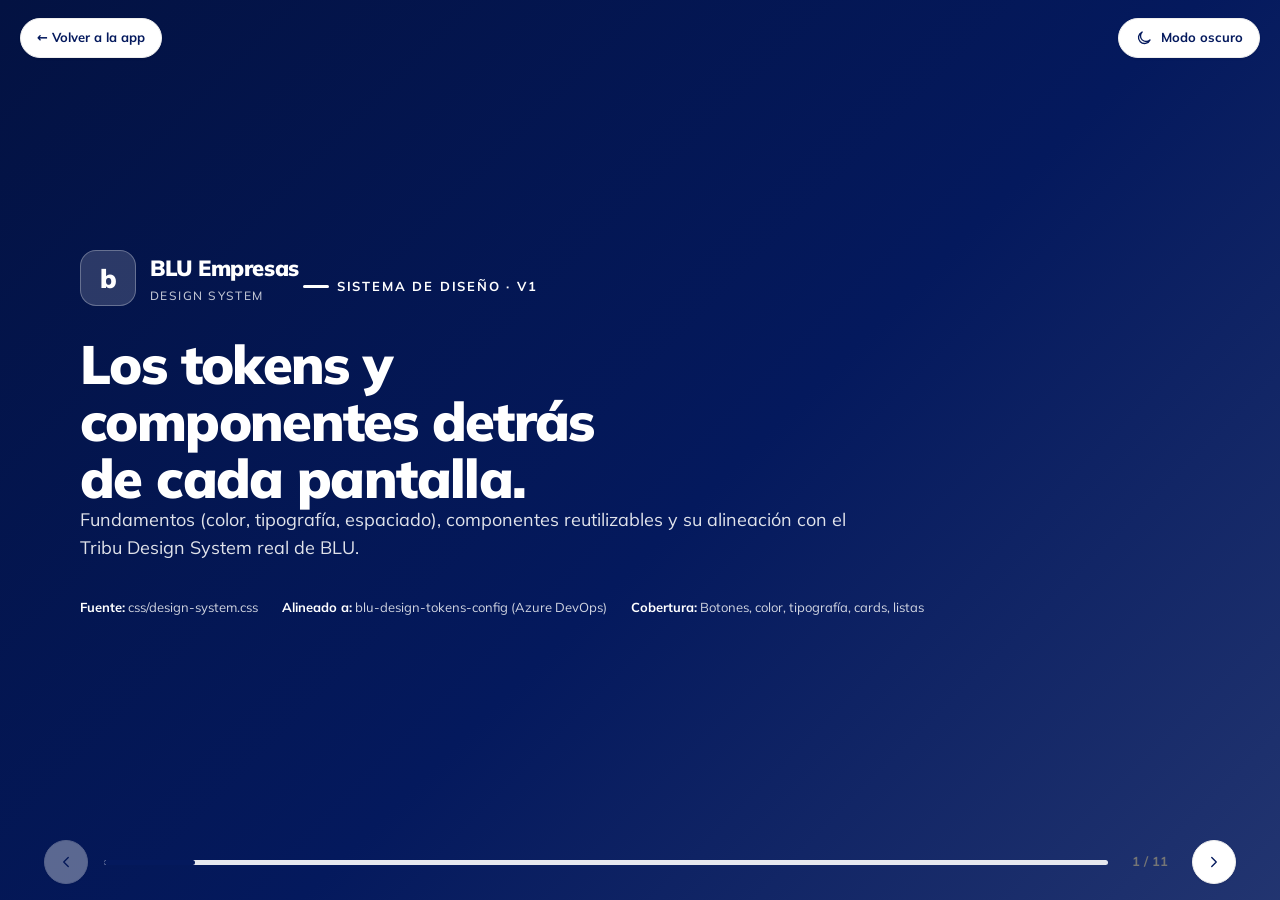
==== commit 83d92160: "Design System real (Mulish + navy) + observaciones [15.07] Aplica los tokens del Tribu Design System" ====
--- a/design-system.html
+++ b/design-system.html
@@ -6,9 +6,9 @@
 <title>BLU Empresas · Design System</title>
 <link rel="preconnect" href="https://fonts.googleapis.com">
 <link rel="preconnect" href="https://fonts.gstatic.com" crossorigin>
-<link href="https://fonts.googleapis.com/css2?family=Roboto:wght@400;500;700;900&display=swap" rel="stylesheet">
-<link rel="stylesheet" href="css/design-system.css?v=45">
-<link rel="stylesheet" href="css/app.css?v=45">
+<link href="https://fonts.googleapis.com/css2?family=Mulish:wght@300;400;500;700;800&display=swap" rel="stylesheet">
+<link rel="stylesheet" href="css/design-system.css?v=48">
+<link rel="stylesheet" href="css/app.css?v=48">
 <style>
   /* ---------- Motor de presentación (deck) — mismo patrón que presentacion.html ---------- */
   *{box-sizing:border-box}
@@ -154,7 +154,7 @@
     <div class="wrap">
       <div class="ds-eyebrow">Fundamentos · Tipografía</div>
       <h2 class="ds-h2">Una sola familia, jerarquía clara.</h2>
-      <p class="ds-lead"><b style="color:var(--ink)">Roboto</b> en toda la plataforma. Escala de tamaños fija (<code>--fs-11</code> a <code>--fs-36</code>) y utilidades <code>.h1</code>–<code>.h4</code> para encabezados.</p>
+      <p class="ds-lead"><b style="color:var(--ink)">Mulish</b> en toda la plataforma (fuente del Tribu Design System). Escala de tamaños fija (<code>--fs-11</code> a <code>--fs-36</code>) y utilidades <code>.h1</code>–<code>.h4</code> para encabezados.</p>
       <div class="ds-grid" style="margin-top:24px">
         <div class="type-row"><span class="tag">.h1 · 30px</span><span class="sample h1">Encabezado principal</span></div>
         <div class="type-row"><span class="tag">.h2 · 24px</span><span class="sample h2">Encabezado de sección</span></div>
@@ -328,8 +328,10 @@
       <div class="gov-list">
         <div class="gov-item ok"><span class="ic gov-ic-check"></span><div><b>Botones</b><p>Primario navy #04195d sólido, pill, estados hover/press/disabled y theme-aware — tomado 1:1 de <code>/tokens/components/button.json</code>.</p></div></div>
         <div class="gov-item ok"><span class="ic gov-ic-check"></span><div><b>Modo oscuro</b><p>Tokens paralelos completos (color, sombra, superficie) bajo <code>[data-theme="dark"]</code>, no solo inversión de brillo.</p></div></div>
-        <div class="gov-item pending"><span class="ic gov-ic-alert"></span><div><b>Resto de acentos</b><p>Links, tabs activos y gráficos siguen en el azul del rediseño (<code>--blu-600/700</code>); un rebrand total a navy es una decisión de negocio aparte.</p></div></div>
-        <div class="gov-item pending"><span class="ic gov-ic-alert"></span><div><b>Naming --warn vs. --warning</b><p>Componentes nuevos (pills de interés) usan <code>--warn</code> con fallback; el resto del sistema usa <code>--warning</code>. Unificar en la próxima pasada de tokens.</p></div></div>
+        <div class="gov-item ok"><span class="ic gov-ic-check"></span><div><b>Color de marca navy</b><p>Toda la app usa la escala <code>blu</code> navy del DS (primario <code>#04195D</code>): botones, links, tabs, gráficos e íconos. Ya no quedan acentos del azul del rediseño anterior.</p></div></div>
+        <div class="gov-item ok"><span class="ic gov-ic-check"></span><div><b>Tipografía Mulish</b><p>Fuente <code>Mulish</code> del Tribu Design System aplicada en toda la plataforma (antes Roboto).</p></div></div>
+        <div class="gov-item ok"><span class="ic gov-ic-check"></span><div><b>Colores semánticos</b><p>Feedback (success/warning/error/info), superficies y texto tomados de <code>080726 V2</code> (semantic/light).</p></div></div>
+        <div class="gov-item pending"><span class="ic gov-ic-alert"></span><div><b>Modo oscuro</b><p>Funcional con tokens paralelos; queda pendiente mapear los valores exactos de <code>semantic/dark</code> del DS.</p></div></div>
       </div>
     </div>
   </section>
@@ -343,7 +345,7 @@
   <div class="ds-nav"><button id="next" aria-label="Siguiente"><svg viewBox="0 0 24 24" width="18" height="18"><polyline points="9 18 15 12 9 6"/></svg></button></div>
 </div>
 
-<script src="js/icons.js?v=45"></script>
+<script src="js/icons.js?v=48"></script>
 <script>
   // Íconos reales del sistema (misma librería que la app)
   document.querySelector('.prod__ic--acct').innerHTML = icon('wallet');
--- a/css/design-system.css
+++ b/css/design-system.css
@@ -6,47 +6,47 @@
 
 /* ---------- Design Tokens ---------- */
 :root {
-  /* Brand blues (derivados de la paleta real del repo) */
-  --blu-50:  #EDF1FF;
-  --blu-100: #DCE4FF;
-  --blu-200: #B9C8FF;
-  --blu-300: #8FA6FF;
-  --blu-400: #6E8BFF;
-  --blu-500: #4C71FC;   /* picton-blue: primario de marca */
-  --blu-600: #2C55F5;
-  --blu-700: #124CFD;   /* blue-ribbon: acción fuerte */
-  --blu-800: #0E3AC2;
-  --blu-900: #0A277E;
-  --sky:     #32C5FF;
-  --soap:    #44AAFF;
-
-  /* Semánticos */
-  --primary:        var(--blu-600);
-  --primary-strong: var(--blu-700);
-  --primary-soft:   var(--blu-50);
+  /* Brand — escala navy del Tribu Design System (primitives.color.blu) */
+  --blu-50:  #e6e8ef;
+  --blu-100: #b1b8cd;
+  --blu-200: #8c95b4;
+  --blu-300: #576592;
+  --blu-400: #36477d;
+  --blu-500: #04195D;   /* primario de marca (blu.500) */
+  --blu-600: #041755;
+  --blu-700: #031242;   /* acción fuerte (blu.700) */
+  --blu-800: #020e33;
+  --blu-900: #020b27;
+  --sky:     #51C0C2;   /* feedback.new (cian corporativo) */
+  --soap:    #0B56A4;   /* info / link */
+
+  /* Semánticos — brand primary navy */
+  --primary:        #04195D;
+  --primary-strong: #031242;
+  --primary-soft:   #e6e8ef;
   --on-primary:     #FFFFFF;
 
-  --success:   #107549;
-  --success-bg:#E7F6EF;
-  --warning:   #A28211;
-  --warning-bg:#FFF8EC;
-  --error:     #D0161F;
-  --error-bg:  #FFF0F0;
-  --info:      #2C55F5;
-  --info-bg:   #EDF1FF;
-
-  /* Neutros */
-  --ink:      #14182B;   /* texto principal */
-  --slate:    #3D4356;   /* texto secundario */
-  --muted:    #6D7278;   /* texto terciario / hints */
+  --success:   #096B3A;
+  --success-bg:#E8F5E9;
+  --warning:   #8B6901;
+  --warning-bg:#FFF9E6;
+  --error:     #B61010;
+  --error-bg:  #FDEAEA;
+  --info:      #0B56A4;
+  --info-bg:   #E5F1FF;
+
+  /* Neutros (surface.text / border del DS) */
+  --ink:      #141414;   /* texto principal (surface.text.primary) */
+  --slate:    #333333;   /* texto secundario (surface.text.secondary) */
+  --muted:    #757575;   /* texto terciario (surface.text.tertiary) */
   --disabled: #A6ABB8;
-  --line:     #E6E9F2;   /* bordes/dividers */
-  --line-2:   #EEF1F8;
-  --bg:       #F4F6FC;   /* fondo app */
-  --bg-2:     #EFF2FA;
+  --line:     #CBCBCB;   /* bordes/dividers (surface.border.default) */
+  --line-2:   #EEEEEE;   /* surface.border.faint */
+  --bg:       #F6F6F6;   /* fondo app (surface.background.default) */
+  --bg-2:     #EEEEEE;
   --surface:  #FFFFFF;   /* cards */
-  --surface-2:#FBFCFE;
-  --overlay:  rgba(16, 22, 51, 0.52);
+  --surface-2:#F8F8FB;   /* slate.50 */
+  --overlay:  rgba(20, 20, 20, 0.55);
 
   /* Navy premium (derivado de la identidad de marca BLU / Diners Club) */
   --navy-950: #0B1230;
@@ -58,15 +58,19 @@
   --royal-2:  #2E5BFF;   /* azul Diners Club (acento) */
   --gold:     #E4B876;   /* luz cálida ambiente (acento premium) */
 
-  /* Gradientes de marca */
-  --grad-brand: linear-gradient(135deg, #2C55F5 0%, #4C71FC 55%, #44AAFF 100%);
-  --grad-card:  linear-gradient(135deg, #0A277E 0%, #124CFD 55%, #32C5FF 130%);
-  --grad-sky:   linear-gradient(120deg, #4C71FC 0%, #32C5FF 100%);
-  --grad-navy:  linear-gradient(160deg, #16224D 0%, #24345F 55%, #3D549E 120%);
-  --grad-navy-soft: linear-gradient(135deg, #16204A 0%, #232F5E 100%);
-
-  /* Tipografía */
-  --font: 'Roboto', -apple-system, 'Segoe UI', system-ui, sans-serif;
+  /* Gradientes de marca — navy DS */
+  --grad-brand: linear-gradient(135deg, #04195D 0%, #36477d 60%, #576592 120%);
+  --grad-card:  linear-gradient(135deg, #031242 0%, #04195D 55%, #36477d 130%);
+  --grad-sky:   linear-gradient(120deg, #04195D 0%, #002fc9 100%);
+  --grad-navy:  linear-gradient(160deg, #020b27 0%, #04195D 55%, #36477d 120%);
+  --grad-navy-soft: linear-gradient(135deg, #031242 0%, #04195D 100%);
+
+  /* Alias warn (usado por pills de interés/estado) */
+  --warn:    #8B6901;
+  --warn-bg: #FFF9E6;
+
+  /* Tipografía — Mulish (Tribu Design System) */
+  --font: 'Mulish', -apple-system, 'Segoe UI', system-ui, sans-serif;
   --fs-11: 11px; --fs-12: 12px; --fs-13: 13px; --fs-14: 14px;
   --fs-16: 16px; --fs-18: 18px; --fs-20: 20px; --fs-24: 24px;
   --fs-30: 30px; --fs-36: 36px;
--- a/css/app.css
+++ b/css/app.css
@@ -591,10 +591,19 @@
 .acct-interes--warn { background: var(--warn-bg,#FEF3E2); color: var(--warn,#B7791F); box-shadow: 0 2px 8px rgba(183,121,31,.18); border-color: color-mix(in srgb, var(--warn,#B7791F) 25%, transparent); }
 .acct-interes--danger { background: var(--error-bg); color: var(--error); box-shadow: 0 2px 8px rgba(220,38,38,.18); border-color: color-mix(in srgb, var(--error) 25%, transparent); }
 
+/* QR para continuar en la app (recuperar acceso / crear usuario) */
+.qr-card {
+  display: inline-flex; flex-direction: column; align-items: center; gap: 10px;
+  padding: 16px; margin: 0 auto 24px; background: var(--surface); border: 1px solid var(--line-2);
+  border-radius: var(--r-lg); box-shadow: var(--e-1);
+}
+.qr-card svg { border-radius: var(--r-sm); }
+.qr-card span { font-size: 12px; color: var(--muted); font-weight: 500; max-width: 26ch; text-align: center; }
+
 /* ----- Barra de acciones compacta del detalle (patrón Revolut/N26) ----- */
-.act-bar { display: flex; gap: 4px; }
+.act-bar { display: flex; flex-wrap: wrap; gap: 12px 4px; }
 .act-bar button {
-  flex: 1; display: flex; flex-direction: column; align-items: center; gap: 7px;
+  flex: 1 1 30%; min-width: 68px; display: flex; flex-direction: column; align-items: center; gap: 7px;
   background: transparent; border: 0; cursor: pointer; padding: 4px 2px; min-height: 0;
   transition: transform var(--dur-2) var(--ease-out);
 }
@@ -690,3 +699,17 @@
 }
 .sales-card__grow svg { width: 15px; height: 15px; }
 @media (max-width: 760px){ .sales-summary { grid-template-columns: 1fr; } .sales-card { text-align: left; } }
+
+/* ---------- Ventas: barra de filtros ---------- */
+.cj-filters { display: flex; flex-wrap: wrap; align-items: center; gap: 10px; }
+.cj-filters .control { flex: 1 1 190px; min-width: 160px; gap: 8px; padding: 0 12px; }
+.cj-filters .control select, .cj-filters .control input { font-weight: 600; font-size: 13px; }
+.cj-filters .cj-dl { width: 42px; height: 42px; border: 1px solid var(--line); border-radius: var(--r-sm); color: var(--primary); }
+.cj-filters .cj-dl:hover { background: var(--primary-soft); }
+@media (max-width: 640px){ .cj-filters .control { flex-basis: 100%; } }
+
+/* ---------- Ventas: tabla de desglose por canal ---------- */
+.cj-channel th, .cj-channel td { white-space: nowrap; }
+.cj-channel td.num { text-align: right; }
+.cj-cell-meta { font-size: 10px; color: var(--muted); font-weight: 500; margin-bottom: 2px; }
+.cj-channel .cj-total td { background: var(--primary-soft); border-top: 2px solid var(--line); }
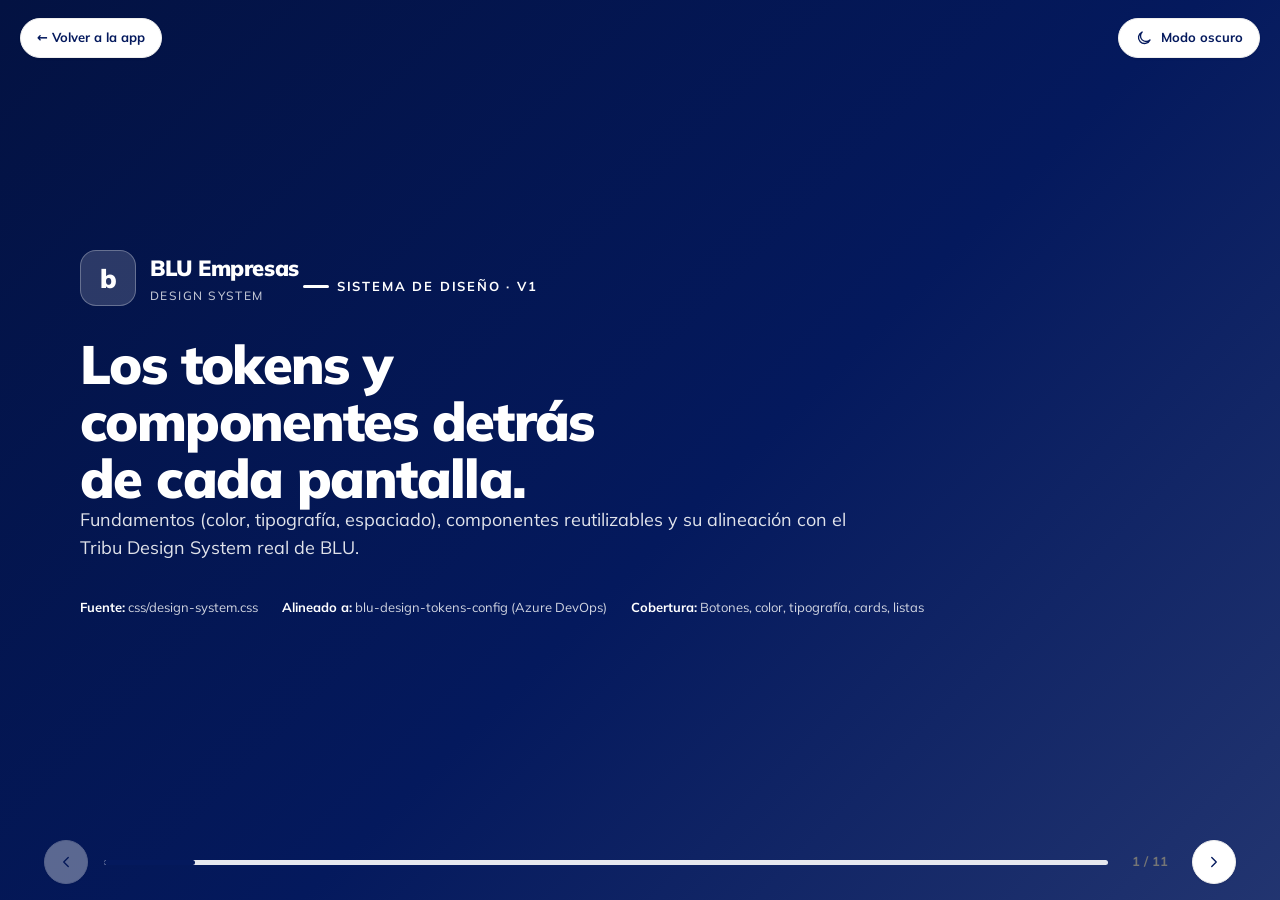
==== commit 785347ce: "Home: cards de producto homologadas al alto de tarjeta; Ventas: filtros funcionales - Home carrusel:" ====
--- a/design-system.html
+++ b/design-system.html
@@ -7,8 +7,8 @@
 <link rel="preconnect" href="https://fonts.googleapis.com">
 <link rel="preconnect" href="https://fonts.gstatic.com" crossorigin>
 <link href="https://fonts.googleapis.com/css2?family=Mulish:wght@300;400;500;700;800&display=swap" rel="stylesheet">
-<link rel="stylesheet" href="css/design-system.css?v=48">
-<link rel="stylesheet" href="css/app.css?v=48">
+<link rel="stylesheet" href="css/design-system.css?v=53">
+<link rel="stylesheet" href="css/app.css?v=53">
 <style>
   /* ---------- Motor de presentación (deck) — mismo patrón que presentacion.html ---------- */
   *{box-sizing:border-box}
@@ -345,7 +345,7 @@
   <div class="ds-nav"><button id="next" aria-label="Siguiente"><svg viewBox="0 0 24 24" width="18" height="18"><polyline points="9 18 15 12 9 6"/></svg></button></div>
 </div>
 
-<script src="js/icons.js?v=48"></script>
+<script src="js/icons.js?v=53"></script>
 <script>
   // Íconos reales del sistema (misma librería que la app)
   document.querySelector('.prod__ic--acct').innerHTML = icon('wallet');
--- a/css/app.css
+++ b/css/app.css
@@ -591,6 +591,17 @@
 .acct-interes--warn { background: var(--warn-bg,#FEF3E2); color: var(--warn,#B7791F); box-shadow: 0 2px 8px rgba(183,121,31,.18); border-color: color-mix(in srgb, var(--warn,#B7791F) 25%, transparent); }
 .acct-interes--danger { background: var(--error-bg); color: var(--error); box-shadow: 0 2px 8px rgba(220,38,38,.18); border-color: color-mix(in srgb, var(--error) 25%, transparent); }
 
+/* Home carrusel: cuenta/crédito/inversión compactas para igualar el alto de la tarjeta */
+.prod-strip .prod-xl { min-height: 219px; }
+.prod-strip .acct-card-plain .prod-xl__body { padding-top: 14px; padding-bottom: 14px; justify-content: center; }
+.prod-strip .acct-card-plain .prod__ic { width: 42px; height: 42px; border-radius: 12px; margin-bottom: 4px !important; }
+.prod-strip .acct-card-plain .prod__ic svg { width: 21px; height: 21px; }
+.prod-strip .acct-card-plain .prod-xl__name { font-size: 15px; }
+.prod-strip .acct-card-plain .prod-xl__id { font-size: 12px; margin-top: 2px; }
+.prod-strip .acct-card-plain .prod-xl__amt { margin-top: 8px !important; }
+.prod-strip .acct-card-plain .prod-xl__sub { font-size: 12px; margin-top: 3px; max-width: 100%; white-space: nowrap; overflow: hidden; text-overflow: ellipsis; }
+.prod-strip .acct-card-plain .acct-interes { margin-top: 8px !important; font-size: 12px; padding: 4px 10px; }
+
 /* QR para continuar en la app (recuperar acceso / crear usuario) */
 .qr-card {
   display: inline-flex; flex-direction: column; align-items: center; gap: 10px;
@@ -704,6 +715,7 @@
 .cj-filters { display: flex; flex-wrap: wrap; align-items: center; gap: 10px; }
 .cj-filters .control { flex: 1 1 190px; min-width: 160px; gap: 8px; padding: 0 12px; }
 .cj-filters .control select, .cj-filters .control input { font-weight: 600; font-size: 13px; }
+.cj-filters .control select { -webkit-appearance: none; appearance: none; }
 .cj-filters .cj-dl { width: 42px; height: 42px; border: 1px solid var(--line); border-radius: var(--r-sm); color: var(--primary); }
 .cj-filters .cj-dl:hover { background: var(--primary-soft); }
 @media (max-width: 640px){ .cj-filters .control { flex-basis: 100%; } }
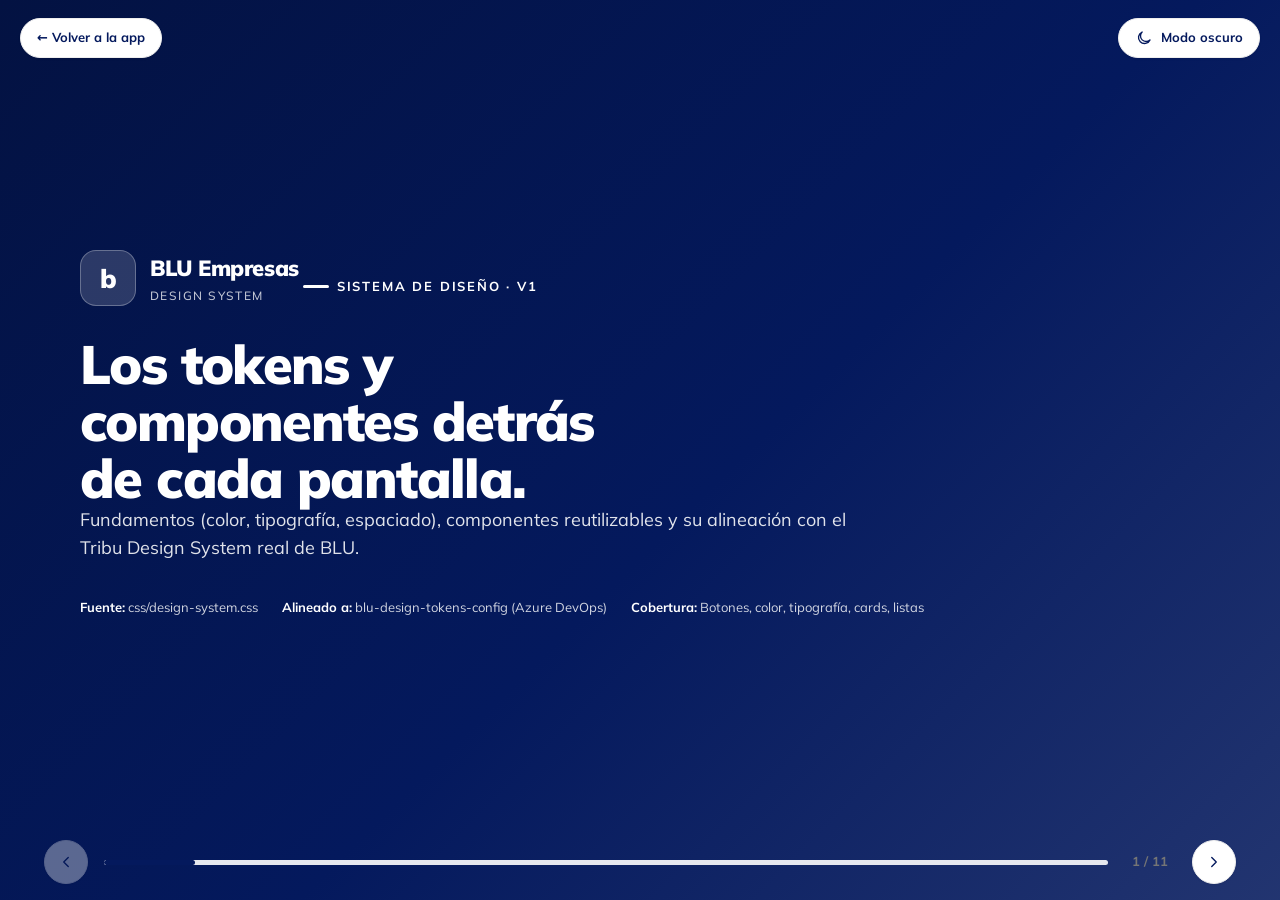
==== commit 19d82d35: "Observaciones DetalleCuentas&Crédito: nav, transferir, pago masivo, créditos, inversiones, abrir cue" ====
--- a/design-system.html
+++ b/design-system.html
@@ -7,8 +7,8 @@
 <link rel="preconnect" href="https://fonts.googleapis.com">
 <link rel="preconnect" href="https://fonts.gstatic.com" crossorigin>
 <link href="https://fonts.googleapis.com/css2?family=Mulish:wght@300;400;500;700;800&display=swap" rel="stylesheet">
-<link rel="stylesheet" href="css/design-system.css?v=53">
-<link rel="stylesheet" href="css/app.css?v=53">
+<link rel="stylesheet" href="css/design-system.css?v=57">
+<link rel="stylesheet" href="css/app.css?v=57">
 <style>
   /* ---------- Motor de presentación (deck) — mismo patrón que presentacion.html ---------- */
   *{box-sizing:border-box}
@@ -345,7 +345,7 @@
   <div class="ds-nav"><button id="next" aria-label="Siguiente"><svg viewBox="0 0 24 24" width="18" height="18"><polyline points="9 18 15 12 9 6"/></svg></button></div>
 </div>
 
-<script src="js/icons.js?v=53"></script>
+<script src="js/icons.js?v=57"></script>
 <script>
   // Íconos reales del sistema (misma librería que la app)
   document.querySelector('.prod__ic--acct').innerHTML = icon('wallet');
--- a/css/app.css
+++ b/css/app.css
@@ -128,6 +128,7 @@
 .bank-card > * { position: relative; z-index: 1; }
 .bank-card__brand { font-weight: 800; font-size: var(--fs-16); letter-spacing: -.02em; }
 .bank-card__type { font-size: 10px; text-transform: uppercase; letter-spacing: .12em; opacity: .82; }
+.bank-card__kind { display: inline-block; margin-top: 8px; font-size: 9px; font-weight: 800; letter-spacing: .1em; text-transform: uppercase; background: rgba(255,255,255,.18); border: 1px solid rgba(255,255,255,.32); padding: 2px 9px; border-radius: 999px; }
 .bank-card__chip { width: 34px; height: 26px; border-radius: 6px; background: linear-gradient(135deg, #f5d98b, #c9a24b); box-shadow: inset 0 0 0 1px rgba(255,255,255,.4); }
 .bank-card__number { font-size: var(--fs-16); letter-spacing: .12em; font-weight: 500; }
 .bank-card__foot { display: flex; justify-content: space-between; align-items: flex-end; }
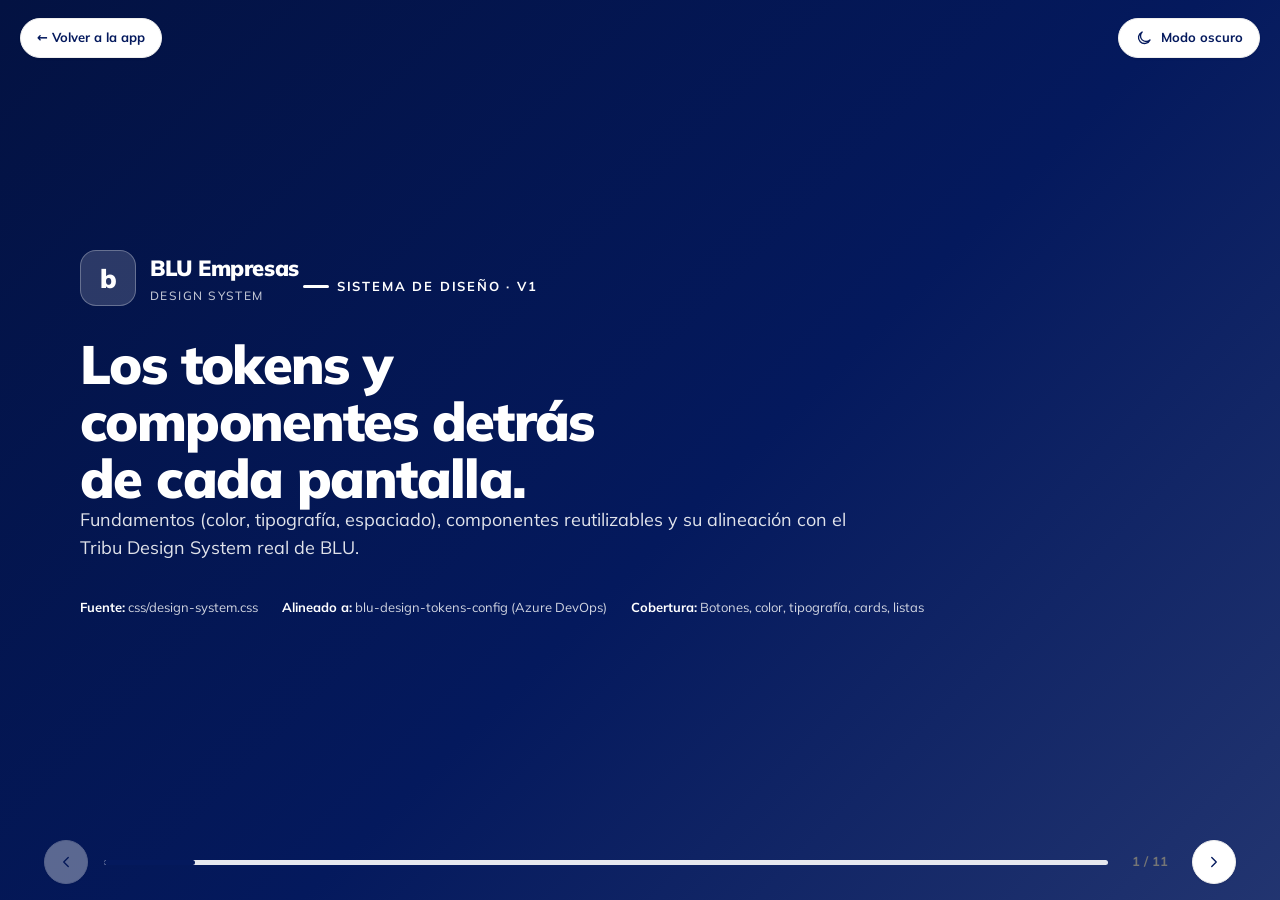
==== commit e23a474b: "Observaciones Empresas/Servicios/Otros: cash mgmt, admin usuarios, millas, tributarios, certificados" ====
--- a/design-system.html
+++ b/design-system.html
@@ -7,8 +7,8 @@
 <link rel="preconnect" href="https://fonts.googleapis.com">
 <link rel="preconnect" href="https://fonts.gstatic.com" crossorigin>
 <link href="https://fonts.googleapis.com/css2?family=Mulish:wght@300;400;500;700;800&display=swap" rel="stylesheet">
-<link rel="stylesheet" href="css/design-system.css?v=57">
-<link rel="stylesheet" href="css/app.css?v=57">
+<link rel="stylesheet" href="css/design-system.css?v=58">
+<link rel="stylesheet" href="css/app.css?v=58">
 <style>
   /* ---------- Motor de presentación (deck) — mismo patrón que presentacion.html ---------- */
   *{box-sizing:border-box}
@@ -345,7 +345,7 @@
   <div class="ds-nav"><button id="next" aria-label="Siguiente"><svg viewBox="0 0 24 24" width="18" height="18"><polyline points="9 18 15 12 9 6"/></svg></button></div>
 </div>
 
-<script src="js/icons.js?v=57"></script>
+<script src="js/icons.js?v=58"></script>
 <script>
   // Íconos reales del sistema (misma librería que la app)
   document.querySelector('.prod__ic--acct').innerHTML = icon('wallet');
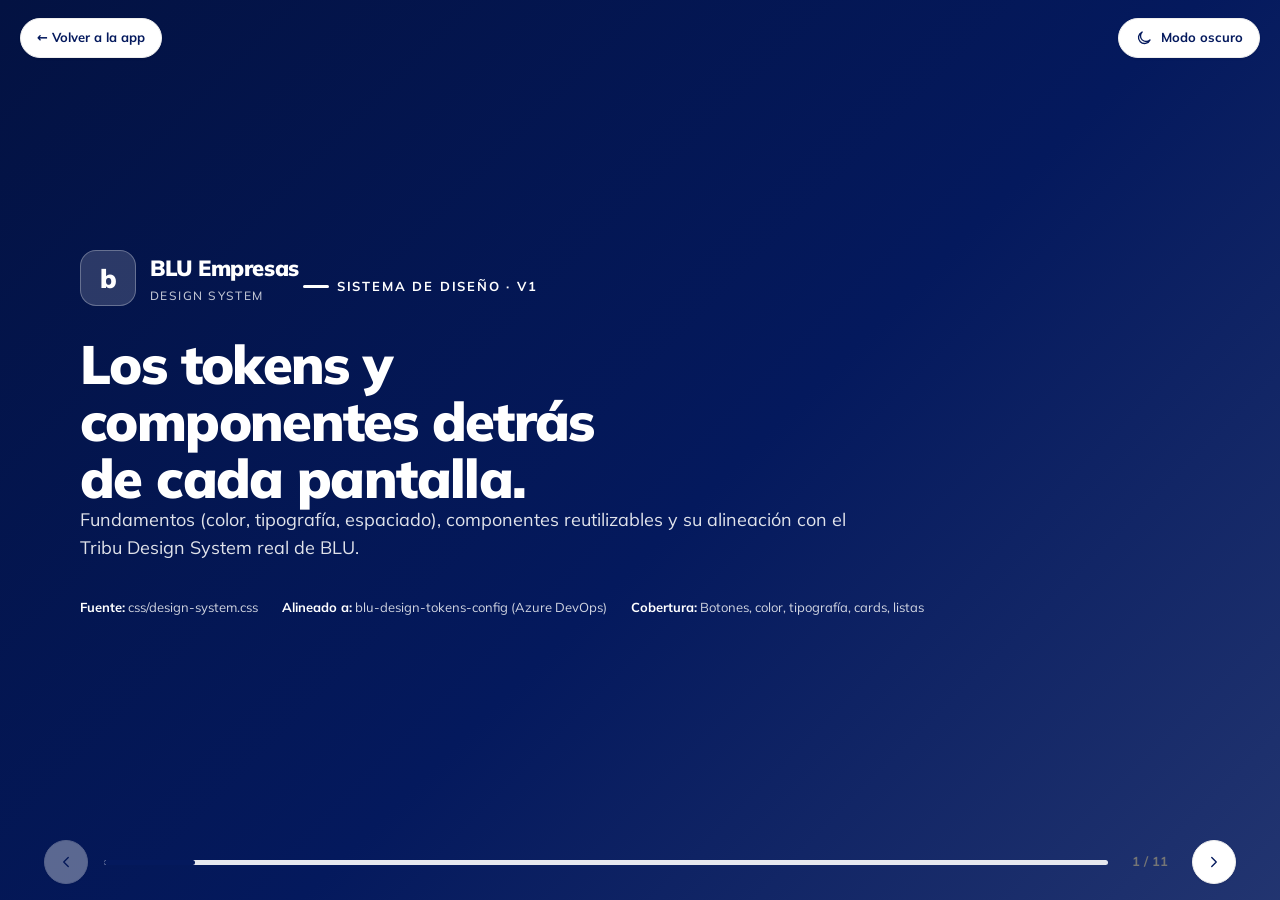
==== commit f6df5bc8: "Observaciones Cuentas: configuración de cuenta y detalle de movimiento Configurar (detalle de produc" ====
--- a/design-system.html
+++ b/design-system.html
@@ -7,8 +7,8 @@
 <link rel="preconnect" href="https://fonts.googleapis.com">
 <link rel="preconnect" href="https://fonts.gstatic.com" crossorigin>
 <link href="https://fonts.googleapis.com/css2?family=Mulish:wght@300;400;500;700;800&display=swap" rel="stylesheet">
-<link rel="stylesheet" href="css/design-system.css?v=58">
-<link rel="stylesheet" href="css/app.css?v=58">
+<link rel="stylesheet" href="css/design-system.css?v=61">
+<link rel="stylesheet" href="css/app.css?v=61">
 <style>
   /* ---------- Motor de presentación (deck) — mismo patrón que presentacion.html ---------- */
   *{box-sizing:border-box}
@@ -345,7 +345,7 @@
   <div class="ds-nav"><button id="next" aria-label="Siguiente"><svg viewBox="0 0 24 24" width="18" height="18"><polyline points="9 18 15 12 9 6"/></svg></button></div>
 </div>
 
-<script src="js/icons.js?v=58"></script>
+<script src="js/icons.js?v=61"></script>
 <script>
   // Íconos reales del sistema (misma librería que la app)
   document.querySelector('.prod__ic--acct').innerHTML = icon('wallet');
--- a/css/app.css
+++ b/css/app.css
@@ -202,8 +202,10 @@
 .prod__chev { color: var(--disabled); flex: none; }
 
 /* Transaction row */
-.tx { display: flex; align-items: center; gap: var(--s-3); padding: var(--s-3) 0; border-bottom: 1px solid var(--line-2); break-inside: avoid; }
+.tx { display: flex; align-items: center; gap: var(--s-3); padding: var(--s-3) 0; border-bottom: 1px solid var(--line-2); break-inside: avoid; cursor: pointer; transition: background var(--dur-2) var(--ease); }
 .tx:last-child { border-bottom: none; }
+.tx:hover { background: var(--surface-2); }
+.tx:focus-visible { outline: none; box-shadow: var(--ring); }
 .tx__ic { width: 40px; height: 40px; border-radius: 12px; display: grid; place-items: center; background: var(--bg-2); color: var(--slate); flex: none; }
 .tx__ic svg { width: 20px; height: 20px; }
 .tx__main { flex: 1; min-width: 0; }
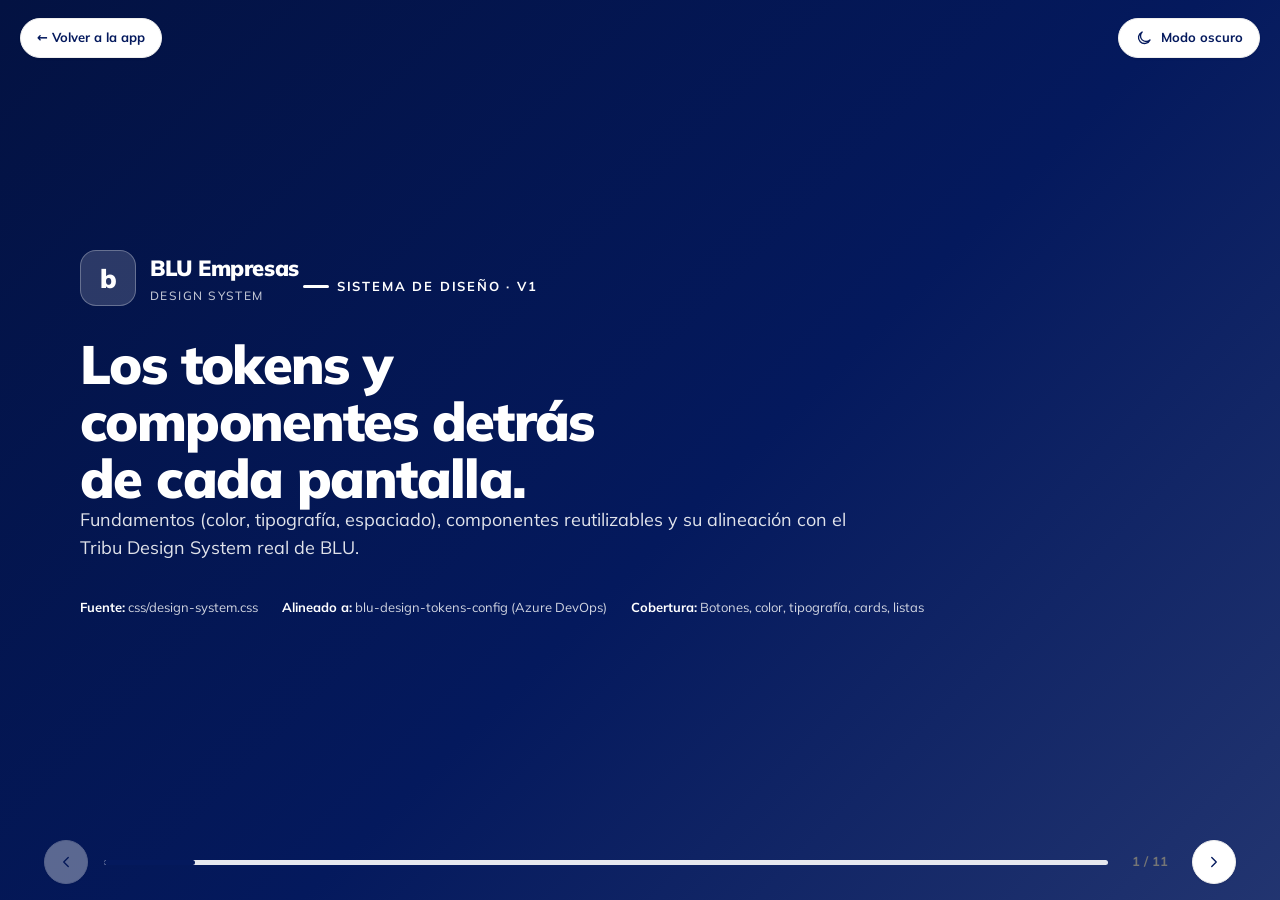
==== commit 161ed038: "Observaciones Empresas: aprobaciones (historial, buscador, descarga, perfiles) + edición de contacto" ====
--- a/design-system.html
+++ b/design-system.html
@@ -7,8 +7,8 @@
 <link rel="preconnect" href="https://fonts.googleapis.com">
 <link rel="preconnect" href="https://fonts.gstatic.com" crossorigin>
 <link href="https://fonts.googleapis.com/css2?family=Mulish:wght@300;400;500;700;800&display=swap" rel="stylesheet">
-<link rel="stylesheet" href="css/design-system.css?v=61">
-<link rel="stylesheet" href="css/app.css?v=61">
+<link rel="stylesheet" href="css/design-system.css?v=62">
+<link rel="stylesheet" href="css/app.css?v=62">
 <style>
   /* ---------- Motor de presentación (deck) — mismo patrón que presentacion.html ---------- */
   *{box-sizing:border-box}
@@ -345,7 +345,7 @@
   <div class="ds-nav"><button id="next" aria-label="Siguiente"><svg viewBox="0 0 24 24" width="18" height="18"><polyline points="9 18 15 12 9 6"/></svg></button></div>
 </div>
 
-<script src="js/icons.js?v=61"></script>
+<script src="js/icons.js?v=62"></script>
 <script>
   // Íconos reales del sistema (misma librería que la app)
   document.querySelector('.prod__ic--acct').innerHTML = icon('wallet');
